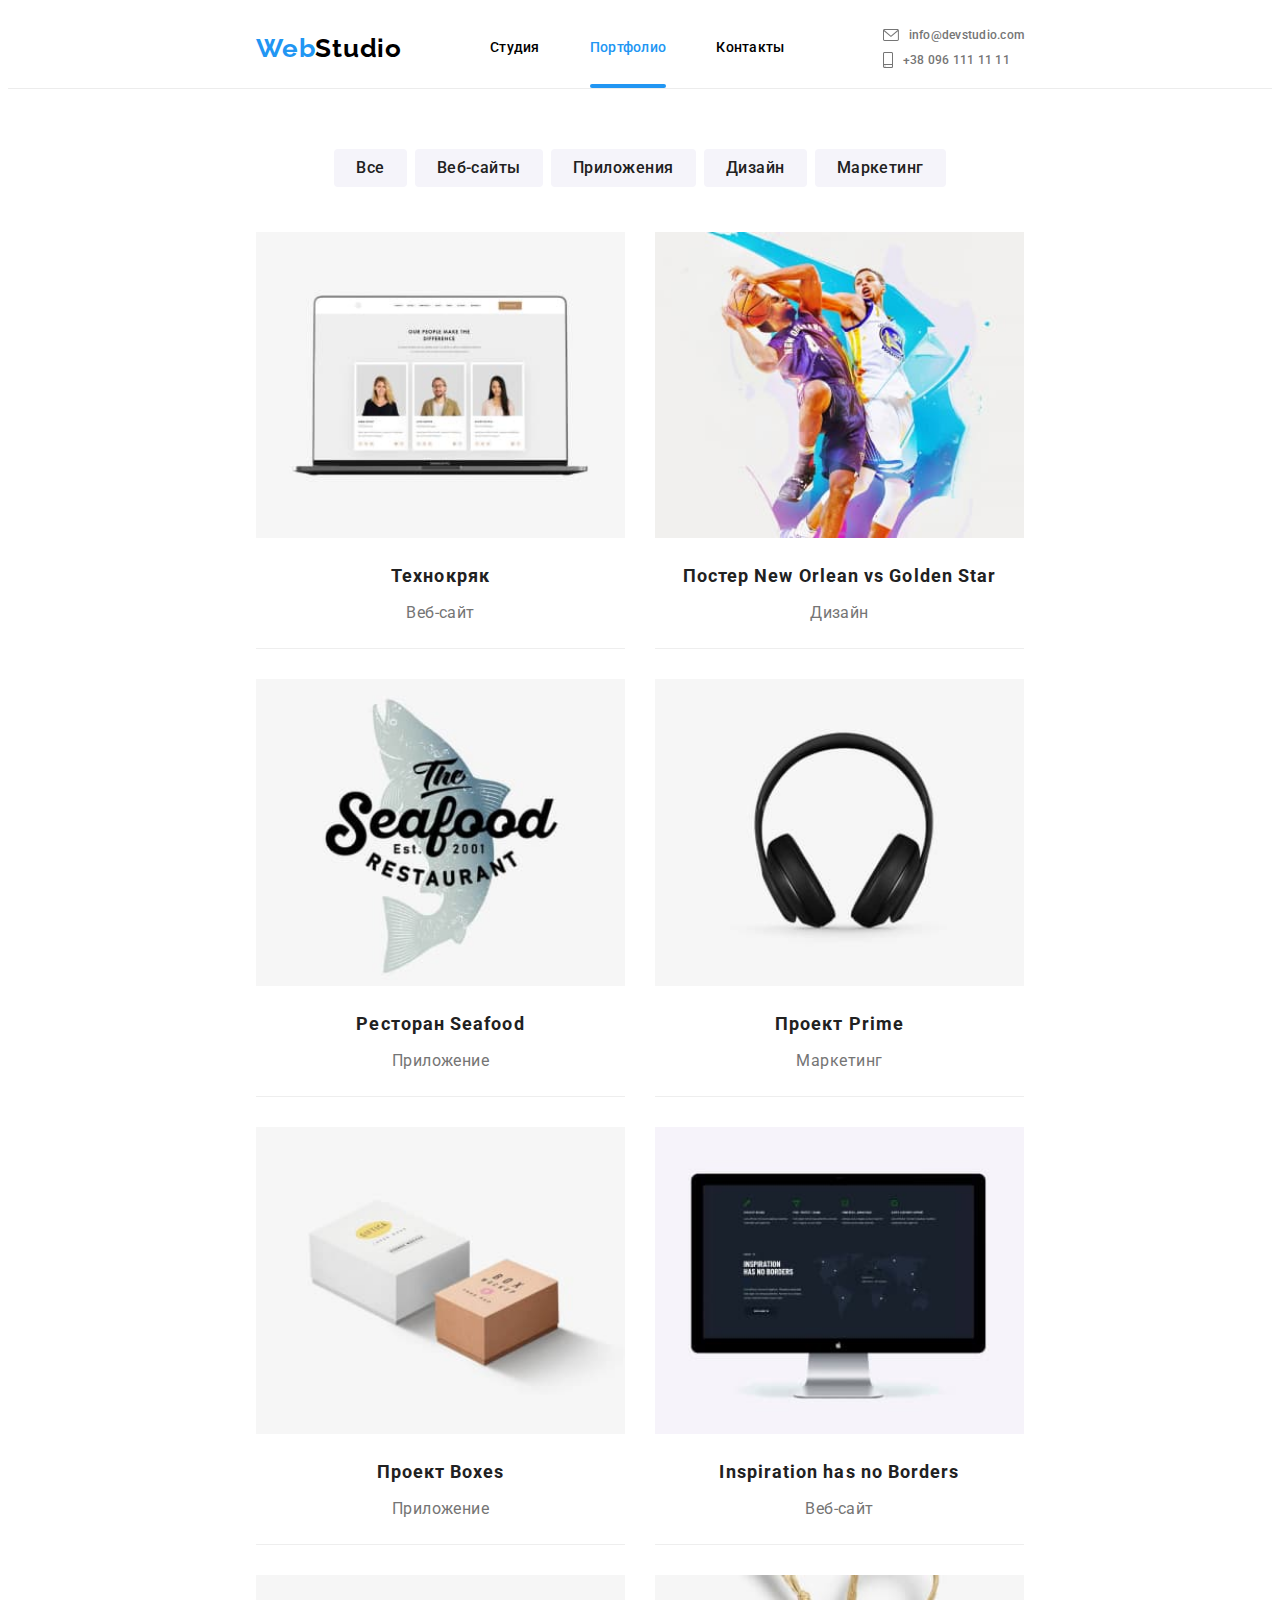
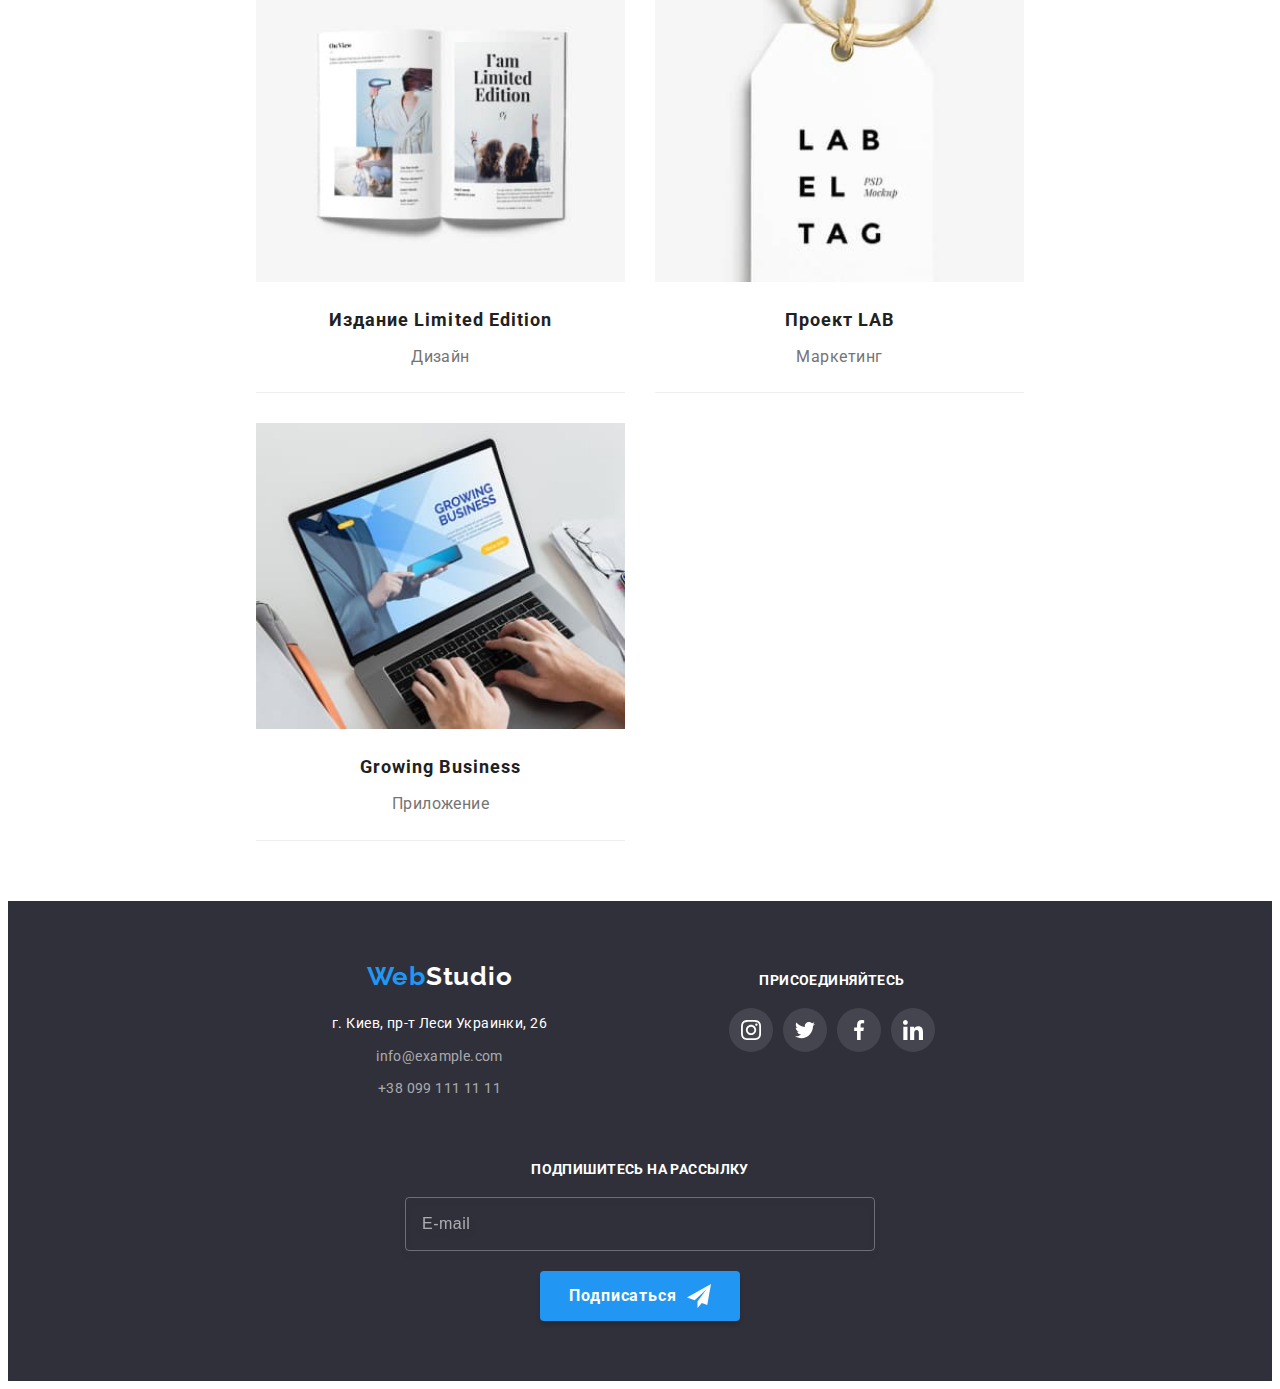
==== portfolio.html @ f9e2cf06 "hw-08" ====
<!DOCTYPE html>
<html lang="ru">
  <head>
    <meta charset="UTF-8" />
    <meta http-equiv="X-UA-Compatible" content="IE=edge" />
    <meta name="viewport" content="width=device-width, initial-scale=1.0" />
    <title>Portfolio</title>
    <link
      href="https://fonts.googleapis.com/css2?family=Raleway:wght@700&family=Roboto:wght@400;500;700;900&display=swap"
      rel="stylesheet"
    />
    <link
      rel="stylesheet"
      href="https://cdnjs.cloudflare.com/ajax/libs/modern-normalize/1.1.0/modern-normalize.min.css"
      integrity="sha512-wpPYUAdjBVSE4KJnH1VR1HeZfpl1ub8YT/NKx4PuQ5NmX2tKuGu6U/JRp5y+Y8XG2tV+wKQpNHVUX03MfMFn9Q=="
      crossorigin="anonymous"
      referrerpolicy="no-referrer"
    />
    <link rel="stylesheet" href="./css/main.min.css" />
  </head>
  <body>
    <header class="page-header">
      <div class="page-header__container container">
        <a href="" class="page-header__logo logo link"
          >Web<span class="logo__text">Studio</span></a
        >
        <button type="button" class="page-header__menu menu__btn button">
          <svg class="menu__icon" width="40" height="40">
            <use href="./img/icons.svg#icon-menu"></use>
          </svg>
        </button>
        <div class="menu is-hidden">
          <button type="button" class="menu__close-btn button">
            <svg class="menu__close-icon" width="40" height="40">
              <use href="./img/icons.svg#icon-close-menu"></use>
            </svg>
          </button>
          <div class="menu__container">
            <nav class="nav">
              <ul class="nav__list">
                <li class="nav__item">
                  <a href="./index.html" class="nav__link link">Студия</a>
                </li>
                <li class="nav__item">
                  <a href="" class="nav__link nav__link--current link"
                    >Портфолио</a
                  >
                </li>
                <li class="nav__item">
                  <a href="" class="nav__link link">Контакты</a>
                </li>
              </ul>
            </nav>
            <div class="menu__wrap">
              <ul class="contacts menu__contacts">
                <li class="contacts__item">
                  <a
                    href="tel:+380961111111"
                    class="contacts__link contacts__link--tel link"
                    ><svg class="contacts__icon" width="10" height="16">
                      <use href="./img/icons.svg#icon-smartphone"></use>
                    </svg>
                    +38 096 111 11 11
                  </a>
                </li>
                <li class="contacts__item">
                  <a
                    href="mailto:info@devstudio.com"
                    class="contacts__link link"
                  >
                    <svg class="contacts__icon" width="16" height="12">
                      <use href="./img/icons.svg#icon-envelope"></use>
                    </svg>
                    info@devstudio.com
                  </a>
                </li>
              </ul>
              <ul class="socials">
                <li class="socials__item">
                  <a href="" class="socials__link link">Instagram</a>
                </li>
                <li class="socials__item">
                  <a href="" class="socials__link link">Twitter</a>
                </li>
                <li class="socials__item">
                  <a href="" class="socials__link link">Facebook</a>
                </li>
                <li class="socials__item">
                  <a href="" class="socials__link link">LinkedIn</a>
                </li>
              </ul>
            </div>
          </div>
        </div>
        <nav class="page-header__nav nav">
          <ul class="nav__list">
            <li class="nav__item">
              <a href="./index.html" class="nav__link link">Студия</a>
            </li>
            <li class="nav__item">
              <a href="" class="nav__link nav__link--current link">Портфолио</a>
            </li>
            <li class="nav__item">
              <a href="" class="nav__link link">Контакты</a>
            </li>
          </ul>
        </nav>
        <ul class="page-header__contacts contacts">
          <li class="contacts__item">
            <a href="mailto:info@devstudio.com" class="contacts__link link">
              <svg class="contacts__icon" width="16" height="12">
                <use href="./img/icons.svg#icon-envelope"></use>
              </svg>
              info@devstudio.com
            </a>
          </li>
          <li class="contacts__item">
            <a href="tel:+380961111111" class="contacts__link link"
              ><svg class="contacts__icon" width="10" height="16">
                <use href="./img/icons.svg#icon-smartphone"></use>
              </svg>
              +38 096 111 11 11
            </a>
          </li>
        </ul>
      </div>
    </header>
    <main>
      <section class="projects section">
        <div class="container">
          <h1 class="visually-hidden">Примеры работ</h1>
          <ul class="projects__list">
            <li class="projects__item">
              <button type="button" class="projects__btn button">Все</button>
            </li>
            <li class="projects__item">
              <button type="button" class="projects__btn button">
                Веб-сайты
              </button>
            </li>
            <li class="projects__item">
              <button type="button" class="projects__btn button">
                Приложения
              </button>
            </li>
            <li class="projects__item">
              <button type="button" class="projects__btn button">Дизайн</button>
            </li>
            <li class="projects__item">
              <button type="button" class="projects__btn button">
                Маркетинг
              </button>
            </li>
          </ul>
          <ul class="grid">
            <li class="grid__item">
              <a href="" class="product link">
                <div class="product__wrap">
                  <picture>
                    <source
                      srcset="
                        ./img/project1-desk.jpg    1x,
                        ./img/project1-desk-2x.jpg 2x
                      "
                      media="(min-width:1600px)"
                    />
                    <source
                      srcset="
                        ./img/project1-tab.jpg    1x,
                        ./img/project1-tab-2x.jpg 2x
                      "
                      media="(min-width:768px)"
                    />
                    <source
                      srcset="
                        ./img/project1-mob.jpg    1x,
                        ./img/project1-mob-2x.jpg 2x
                      "
                      media="(min-width:320px)"
                    />
                    <img
                      src="./img/project1-mob.jpg"
                      width="450"
                      alt="Веб-сайт на экране ноутбука"
                    />
                  </picture>
                  <p class="product__description">
                    Ресурс предлагает комплексные предложения с разным уровнем
                    функционала и сервисов. Все это позволит посетителю получить
                    исчерпывающие сведения о компании или частном лице.
                  </p>
                </div>
                <div class="product__container">
                  <h2 class="product__title">Технокряк</h2>
                  <p class="product__text">Веб-сайт</p>
                </div>
              </a>
            </li>
            <li class="grid__item">
              <a href="" class="product link">
                <div class="product__wrap">
                  <picture>
                    <source
                      srcset="
                        ./img/project2-desk.jpg    1x,
                        ./img/project2-desk-2x.jpg 2x
                      "
                      media="(min-width:1600px)"
                    />
                    <source
                      srcset="
                        ./img/project2-tab.jpg    1x,
                        ./img/project2-tab-2x.jpg 2x
                      "
                      media="(min-width:768px)"
                    />
                    <source
                      srcset="
                        ./img/project2-mob.jpg    1x,
                        ./img/project2-mob-2x.jpg 2x
                      "
                      media="(min-width:320px)"
                    />
                    <img
                      src="./img/project2-mob.jpg"
                      width="450"
                      alt="Постер баскетбол"
                    />
                  </picture>
                  <p class="product__description">
                    Ресурс предлагает комплексные предложения с разным уровнем
                    функционала и сервисов. Все это позволит посетителю получить
                    исчерпывающие сведения о компании или частном лице.
                  </p>
                </div>
                <div class="product__container">
                  <h2 class="product__title">
                    Постер New Orlean vs Golden Star
                  </h2>
                  <p class="product__text">Дизайн</p>
                </div>
              </a>
            </li>
            <li class="grid__item">
              <a href="" class="product link">
                <div class="product__wrap">
                  <picture>
                    <source
                      srcset="
                        ./img/project3-desk.jpg    1x,
                        ./img/project3-desk-2x.jpg 2x
                      "
                      media="(min-width:1600px)"
                    />
                    <source
                      srcset="
                        ./img/project3-tab.jpg    1x,
                        ./img/project3-tab-2x.jpg 2x
                      "
                      media="(min-width:768px)"
                    />
                    <source
                      srcset="
                        ./img/project3-mob.jpg    1x,
                        ./img/project3-mob-2x.jpg 2x
                      "
                      media="(min-width:320px)"
                    />
                    <img
                      src="./img/project3-mob.jpg"
                      width="450"
                      alt="Лого ресторана Seafood"
                    />
                  </picture>
                  <p class="product__description">
                    Ресурс предлагает комплексные предложения с разным уровнем
                    функционала и сервисов. Все это позволит посетителю получить
                    исчерпывающие сведения о компании или частном лице.
                  </p>
                </div>
                <div class="product__container">
                  <h2 class="product__title">Ресторан Seafood</h2>
                  <p class="product__text">Приложение</p>
                </div>
              </a>
            </li>
            <li class="grid__item">
              <a href="" class="product link">
                <div class="product__wrap">
                  <picture>
                    <source
                      srcset="
                        ./img/project4-desk.jpg    1x,
                        ./img/project4-desk-2x.jpg 2x
                      "
                      media="(min-width:1600px)"
                    />
                    <source
                      srcset="
                        ./img/project4-tab.jpg    1x,
                        ./img/project4-tab-2x.jpg 2x
                      "
                      media="(min-width:768px)"
                    />
                    <source
                      srcset="
                        ./img/project4-mob.jpg    1x,
                        ./img/project4-mob-2x.jpg 2x
                      "
                      media="(min-width:320px)"
                    />
                    <img
                      src="./img/project4-mob.jpg"
                      width="450"
                      alt="Наушники"
                    />
                  </picture>
                  <p class="product__description">
                    Ресурс предлагает комплексные предложения с разным уровнем
                    функционала и сервисов. Все это позволит посетителю получить
                    исчерпывающие сведения о компании или частном лице.
                  </p>
                </div>
                <div class="product__container">
                  <h2 class="product__title">Проект Prime</h2>
                  <p class="product__text">Маркетинг</p>
                </div>
              </a>
            </li>
            <li class="grid__item">
              <a href="" class="product link">
                <div class="product__wrap">
                  <picture>
                    <source
                      srcset="
                        ./img/project5-desk.jpg    1x,
                        ./img/project5-desk-2x.jpg 2x
                      "
                      media="(min-width:1600px)"
                    />
                    <source
                      srcset="
                        ./img/project5-tab.jpg    1x,
                        ./img/project5-tab-2x.jpg 2x
                      "
                      media="(min-width:768px)"
                    />
                    <source
                      srcset="
                        ./img/project5-mob.jpg    1x,
                        ./img/project5-mob-2x.jpg 2x
                      "
                      media="(min-width:320px)"
                    />
                    <img
                      src="./img/project5-mob.jpg"
                      width="450"
                      alt="Две коробки"
                    />
                  </picture>
                  <p class="product__description">
                    Ресурс предлагает комплексные предложения с разным уровнем
                    функционала и сервисов. Все это позволит посетителю получить
                    исчерпывающие сведения о компании или частном лице.
                  </p>
                </div>
                <div class="product__container">
                  <h2 class="product__title">Проект Boxes</h2>
                  <p class="product__text">Приложение</p>
                </div>
              </a>
            </li>
            <li class="grid__item">
              <a href="" class="product link">
                <div class="product__wrap">
                  <picture>
                    <source
                      srcset="
                        ./img/project6-desk.jpg    1x,
                        ./img/project6-desk-2x.jpg 2x
                      "
                      media="(min-width:1600px)"
                    />
                    <source
                      srcset="
                        ./img/project6-tab.jpg    1x,
                        ./img/project6-tab-2x.jpg 2x
                      "
                      media="(min-width:768px)"
                    />
                    <source
                      srcset="
                        ./img/project6-mob.jpg    1x,
                        ./img/project6-mob-2x.jpg 2x
                      "
                      media="(min-width:320px)"
                    />
                    <img
                      src="./img/project6-mob.jpg"
                      width="450"
                      alt="Веб-сайт на экране компьютера"
                    />
                  </picture>
                  <p class="product__description">
                    Ресурс предлагает комплексные предложения с разным уровнем
                    функционала и сервисов. Все это позволит посетителю получить
                    исчерпывающие сведения о компании или частном лице.
                  </p>
                </div>
                <div class="product__container">
                  <h2 class="product__title">Inspiration has no Borders</h2>
                  <p class="product__text">Веб-сайт</p>
                </div>
              </a>
            </li>
            <li class="grid__item">
              <a href="" class="product link">
                <div class="product__wrap">
                  <picture>
                    <source
                      srcset="
                        ./img/project7-desk.jpg    1x,
                        ./img/project7-desk-2x.jpg 2x
                      "
                      media="(min-width:1600px)"
                    />
                    <source
                      srcset="
                        ./img/project7-tab.jpg    1x,
                        ./img/project7-tab-2x.jpg 2x
                      "
                      media="(min-width:768px)"
                    />
                    <source
                      srcset="
                        ./img/project7-mob.jpg    1x,
                        ./img/project7-mob-2x.jpg 2x
                      "
                      media="(min-width:320px)"
                    />
                    <img
                      src="./img/project7-mob.jpg"
                      width="450"
                      alt="Две страницы журнала"
                    />
                  </picture>
                  <p class="product__description">
                    Ресурс предлагает комплексные предложения с разным уровнем
                    функционала и сервисов. Все это позволит посетителю получить
                    исчерпывающие сведения о компании или частном лице.
                  </p>
                </div>
                <div class="product__container">
                  <h2 class="product__title">Издание Limited Edition</h2>
                  <p class="product__text">Дизайн</p>
                </div>
              </a>
            </li>
            <li class="grid__item">
              <a href="" class="product link">
                <div class="product__wrap">
                  <picture>
                    <source
                      srcset="
                        ./img/project8-desk.jpg    1x,
                        ./img/project8-desk-2x.jpg 2x
                      "
                      media="(min-width:1600px)"
                    />
                    <source
                      srcset="
                        ./img/project8-tab.jpg    1x,
                        ./img/project8-tab-2x.jpg 2x
                      "
                      media="(min-width:768px)"
                    />
                    <source
                      srcset="
                        ./img/project8-mob.jpg    1x,
                        ./img/project8-mob-2x.jpg 2x
                      "
                      media="(min-width:320px)"
                    />
                    <img src="./img/project8-mob.jpg" width="450" alt="Бирка" />
                  </picture>
                  <p class="product__description">
                    Ресурс предлагает комплексные предложения с разным уровнем
                    функционала и сервисов. Все это позволит посетителю получить
                    исчерпывающие сведения о компании или частном лице.
                  </p>
                </div>
                <div class="product__container">
                  <h2 class="product__title">Проект LAB</h2>
                  <p class="product__text">Маркетинг</p>
                </div>
              </a>
            </li>
            <li class="grid__item">
              <a href="" class="product link">
                <div class="product__wrap">
                  <picture>
                    <source
                      srcset="
                        ./img/project9-desk.jpg    1x,
                        ./img/project9-desk-2x.jpg 2x
                      "
                      media="(min-width: 1600px)"
                    />
                    <source
                      srcset="
                        ./img/project9-tab.jpg    1x,
                        ./img/project9-tab-2x.jpg 2x
                      "
                      media="(min-width: 768px)"
                    />
                    <source
                      srcset="
                        ./img/project9-mob.jpg    1x,
                        ./img/project9-mob-2x.jpg 2x
                      "
                      media="(min-width: 320px)"
                    />
                    <img
                      src="./img/project9-mob.jpg"
                      width="450"
                      alt="Веб-сайт на экране ноутбука"
                    />
                  </picture>
                  <p class="product__description">
                    Ресурс предлагает комплексные предложения с разным уровнем
                    функционала и сервисов. Все это позволит посетителю получить
                    исчерпывающие сведения о компании или частном лице.
                  </p>
                </div>
                <div class="product__container">
                  <h2 class="product__title">Growing Business</h2>
                  <p class="product__text">Приложение</p>
                </div>
              </a>
            </li>
          </ul>
        </div>
      </section>
    </main>
    <footer class="page-footer">
      <div class="page-footer__container container">
        <div class="page-footer__wrap">
          <div class="page-footer__address-wrap">
            <a href="" class="page-footer__logo logo logo--white link"
              >Web<span class="logo__text">Studio</span></a
            >
            <address class="address">
              <ul class="address__list">
                <li class="address__item">
                  <a
                    href="https://goo.gl/maps/W3Zv1NeJPZBBUoi46"
                    target="_blank"
                    rel="noopener nofollow norefe"
                    class="address__link address__map link"
                    >г. Киев, пр-т Леси Украинки, 26</a
                  >
                </li>
                <li class="address__item">
                  <a href="mailto:info@example.com" class="address__link link"
                    >info@example.com</a
                  >
                </li>
                <li class="address__item">
                  <a href="tel:+380991111111" class="address__link link"
                    >+38 099 111 11 11</a
                  >
                </li>
              </ul>
            </address>
          </div>
          <div class="page-footer__socials-wrap">
            <h3 class="page-footer__subtitle">присоединяйтесь</h3>
            <ul class="socials--icon">
              <li class="socials__item">
                <a href="" class="socials__link socials__link--white link">
                  <svg class="socials__icon" width="20" height="20">
                    <use href="./img/icons.svg#icon-instagram"></use>
                  </svg>
                </a>
              </li>
              <li class="socials__item">
                <a href="" class="socials__link socials__link--white link">
                  <svg class="socials__icon" width="20" height="20">
                    <use href="./img/icons.svg#icon-twitter"></use>
                  </svg>
                </a>
              </li>
              <li class="socials__item">
                <a href="" class="socials__link socials__link--white link">
                  <svg class="socials__icon" width="20" height="20">
                    <use href="./img/icons.svg#icon-facebook"></use>
                  </svg>
                </a>
              </li>
              <li class="socials__item">
                <a href="" class="socials__link socials__link--white link">
                  <svg class="socials__icon" width="20" height="20">
                    <use href="./img/icons.svg#icon-linkedin"></use>
                  </svg>
                </a>
              </li>
            </ul>
          </div>
        </div>
        <div class="page-footer__newsletter-wrap">
          <h3 class="page-footer__subtitle">Подпишитесь на рассылку</h3>
          <form class="newsletter">
            <input
              type="email"
              name="email"
              class="newsletter__input"
              placeholder="E-mail"
            />
            <button type="submit" class="newsletter__btn button">
              Подписаться
              <svg class="newsletter__icon" width="24" height="24">
                <use href="./img/icons.svg#icon-send"></use>
              </svg>
            </button>
          </form>
        </div>
      </div>
    </footer>
    <script src="./js/mobile-menu.js"></script>
  </body>
</html>
---- css/main.min.css ----
:root{--primary-text-color: #212121;--secondary-text-color: #757575;--accent-color: #2196f3;--primary-white-color: #ffffff;--secondary-white-color: #f5f4fa;--background-black-color: #2f303a;--transition-duration-timing: 250ms cubic-bezier(0.4, 0, 0.2, 1)}p,h1,h2,h3,h4,h5,h6{margin:0}img{display:block;max-width:100%;height:auto}body{font-family:"Roboto",sans-serif;color:var(--primary--text-color)}ul{list-style:none;margin:0;padding-left:0}.link{text-decoration:none}.visually-hidden{position:absolute;white-space:nowrap;width:1px;height:1px;overflow:hidden;border:0;padding:0;clip:rect(0 0 0 0);clip-path:inset(50%);margin:-1px}.container{width:100%;margin:0 auto;padding-left:15px;padding-right:15px}@media screen and (min-width: 480px){.container{width:480px}}@media screen and (min-width: 768px){.container{width:768px}}@media screen and (min-width: 1600px){.container{width:1200px}}.section{max-width:1600px;margin:0 auto;padding:60px 0;text-align:center}@media screen and (min-width: 1600px){.section{padding:94px 0}}.section--padding-bottom{padding-top:0;padding-bottom:94px}.section--background{background-color:var(--secondary-white-color)}.logo{font-family:"Raleway";font-size:26px;font-weight:700;line-height:1.19;letter-spacing:.03em;color:var(--accent-color)}.logo__text{color:#000}.logo--white .logo__text{color:var(--primary-white-color)}@media screen and (min-width: 768px){.nav__list{display:flex;align-items:center}}@media screen and (min-width: 768px){.nav__item:nth-child(n+2){margin-left:50px}}.nav__link{display:flex;padding:16px 0;align-items:center;font-size:40px;font-weight:500;line-height:1.18;letter-spacing:.02em;color:var(--primary--text-color);transition:color var(--transition-duration-timing)}@media screen and (min-width: 768px){.nav__link{padding:32px 0;font-size:14px;font-weight:500;line-height:1.14;letter-spacing:.02em}.nav__link:hover,.nav__link:focus{color:var(--accent-color)}}.nav__link--current{position:relative;color:var(--accent-color)}@media screen and (min-width: 768px){.nav__link--current::after{content:"";width:100%;height:4px;border-radius:2px;position:absolute;bottom:0;background-color:var(--accent-color)}}@media screen and (min-width: 1600px){.contacts{display:flex}}@media screen and (min-width: 1600px){.contacts__item+.contacts__item{margin-left:50px}}.contacts__icon{margin-right:10px;fill:currentColor}@media screen and (max-width: 767px){.contacts__icon{display:none}}.contacts__link{display:flex;padding:16px 0;align-items:center;font-size:24px;font-weight:500;line-height:1.17;letter-spacing:.02em;color:var(--secondary-text-color)}@media screen and (min-width: 768px){.contacts__link{padding:5px 0;font-size:12px;font-weight:500;line-height:1.17;letter-spacing:.02em;color:var(--secondary-text-color);transition:color var(--transition-duration-timing)}.contacts__link:hover,.contacts__link:focus{color:var(--accent-color)}}@media screen and (min-width: 1600px){.contacts__link{padding:32px 0;font-size:14px;font-weight:500;line-height:1.14;letter-spacing:.02em}}.contacts__link--tel{font-size:34px;font-weight:500;line-height:1.18;letter-spacing:.02em;color:var(--accent-color)}.title{font-size:36px;line-height:1.17;letter-spacing:.03em}.button{font-family:inherit;display:flex;align-items:center;justify-content:center;border-style:none;border-radius:4px;cursor:pointer}.socials{display:flex}.socials .socials__link{padding:10px;font-size:18px;font-weight:500;line-height:1.2;letter-spacing:.02em;color:var(--accent-color)}.socials .socials__item:first-child .socials__link{padding-left:0}.socials .socials__item:not(:last-child){border-right:1px solid rgba(33,33,33,.2)}.socials--icon{display:flex;justify-content:center}.socials--icon .socials__item{width:44px;height:44px}.socials--icon .socials__item:not(:last-child){margin-right:10px}.socials--icon .socials__link{width:100%;height:100%;display:flex;border-radius:50%;align-items:center;justify-content:center;color:#afb1b8;transition:color var(--transition-duration-timing),background-color var(--transition-duration-timing)}.socials--icon .socials__link:hover,.socials--icon .socials__link:focus{color:var(--primary-white-color);background-color:var(--accent-color)}.socials--icon .socials__link--white{color:var(--primary-white-color);background-color:rgba(255,255,255,.1);transition:background-color var(--transition-duration-timing)}.socials--icon .socials__link--white:hover,.socials--icon .socials__link--white:focus{background-color:var(--accent-color)}.socials--icon .socials__icon{fill:currentColor}.address{font-style:normal}.address__item:not(:last-child){margin-bottom:9px}.address__link{font-size:14px;line-height:1.7;letter-spacing:.03em;color:rgba(255,255,255,.6);transition:color var(--transition-duration-timing)}.address__link:hover,.address__link:focus{color:var(--accent-color)}.address__map{color:var(--primary-white-color)}.newsletter__input{width:450px;height:50px;margin-bottom:20px;padding-left:16px;border:1px solid rgba(255,255,255,.3);border-radius:4px;filter:drop-shadow(0px 4px 4px rgba(0, 0, 0, 0.15));outline:none;background-color:rgba(0,0,0,0);color:var(--accent-color)}.newsletter__input::placeholder{font-size:16px;line-height:1.25;letter-spacing:.03em;color:rgba(255,255,255,.6)}@media screen and (min-width: 1600px){.newsletter__input{width:358px;margin-right:12px}}.newsletter__btn{min-width:200px;height:50px;margin:0 auto;font-size:16px;font-weight:700;line-height:1.88;letter-spacing:.06em;background-color:var(--accent-color);box-shadow:0px 4px 4px rgba(0,0,0,.15);color:var(--primary-white-color)}@media screen and (min-width: 1600px){.newsletter__btn{display:inline-flex}}.newsletter__icon{margin-left:10px}.menu__btn{margin-left:auto;padding:0}.menu__icon{transition:fill var(--transition-duration-timing)}.menu__btn:hover .menu__icon,.menu__btn:focus .menu__icon{fill:var(--accent-color)}.menu{position:fixed;top:0;left:0;z-index:1;width:100vw;height:100vh;padding:32px 40px 48px;background-color:var(--primary-white-color)}.menu__close-btn{padding:0;position:absolute;top:10px;right:15px}.menu__close-icon{transition:fill var(--transition-duration-timing)}.menu__close-btn:hover .menu__close-icon,.menu__close-btn:focus .menu__close-icon{fill:var(--accent-color)}.menu__container{height:100%;display:flex;flex-direction:column;justify-content:space-between}.menu__contacts{margin-bottom:64px}.backdrop{width:100%;height:100%;background-color:rgba(0,0,0,.2);position:fixed;top:0;transition:opacity var(--transition-duration-timing),visibility var(--transition-duration-timing)}.modal{width:450px;height:609px;padding:40px;background-color:var(--primary-white-color);border-radius:4px;box-shadow:0px 2px 1px rgba(0,0,0,.2),0px 1px 1px rgba(0,0,0,.14),0px 1px 3px rgba(0,0,0,.12);position:absolute;top:50%;left:50%;transform:translate(-50%, -50%) scale(1);transition:transform var(--transition-duration-timing),opacity var(--transition-duration-timing)}@media screen and (min-width: 1600px){.modal{width:528px;height:581px}}.is-hidden{opacity:0;visibility:hidden;pointer-events:none}.backdrop.is-hidden .modal{transform:translate(-50%, -50%) scale(0.9);opacity:0}.modal__close-btn{width:30px;height:30px;display:flex;padding:0;align-items:center;justify-content:center;position:absolute;top:8px;right:8px;border:1px solid rgba(0,0,0,.1);border-radius:50%;cursor:pointer}.modal__close-icon{transition:fill var(--transition-duration-timing)}.modal__close-btn:hover .modal__close-icon,.modal__close-btn:focus .modal__close-icon{fill:var(--accent-color)}.modal__title{margin-bottom:12px;font-size:20px;line-height:1.15;letter-spacing:.03em;text-align:center;color:var(--primary-text-color)}.modal__field{margin-bottom:10px}.modal__field--textarea{margin-bottom:20px}.modal__label{margin-bottom:4px;display:block;font-size:12px;line-height:1.17;letter-spacing:.01em;color:var(--secondary-text-color)}.modal__input-wrap{position:relative}.modal__input{width:100%;height:40px;padding-left:42px;border:1px solid rgba(33,33,33,.2);border-radius:4px;outline:none;transition:border-color var(--transition-duration-timing)}.modal__input:focus{border-color:var(--accent-color);cursor:pointer}.modal__textarea{height:120px;padding:12px 16px;resize:none;display:block}.modal__textarea::placeholder{font-size:12px;line-height:1.17;letter-spacing:.01em;color:rgba(117,117,117,.5)}.modal__icon{position:absolute;top:50%;left:12px;transform:translateY(-50%);transition:fill var(--transition-duration-timing)}.modal__input:focus+.modal__icon{fill:var(--accent-color)}.modal__checkbox{margin-bottom:30px}.checkbox__label{display:flex;align-items:center;font-size:12px;line-height:1.7;letter-spacing:.03em;color:var(--secondary-text-color)}@media screen and (min-width: 1600px){.checkbox__label{font-size:14px;line-height:1.7;letter-spacing:.03em}}.checkbox__icon{width:16px;height:15px;margin-right:7px;display:inline-flex;border:2px solid var(--primary-text-color);border-radius:2px;align-items:center;justify-content:center;transition:background-color var(--transition-duration-timing),border var(--transition-duration-timing)}.checkbox__input:checked+.checkbox__label .checkbox__icon{background-color:var(--accent-color);border:none}.checkbox__icon-check{fill:rgba(0,0,0,0);transition:fill var(--transition-duration-timing)}.checkbox__input:checked+.checkbox__label .checkbox__icon-check{fill:var(--primary-white-color)}.checkbox__link{margin-left:4px;color:var(--accent-color)}.modal__btn{min-width:200px;height:50px;margin:0 auto;font-size:16px;font-weight:700;line-height:1.88;letter-spacing:.06em;background:var(--accent-color);box-shadow:0px 4px 4px rgba(0,0,0,.15);color:var(--primary-white-color);transition:background-color var(--transition-duration-timing)}.modal__btn:hover,.modal__btn:focus{background-color:#188ce8}@media screen and (min-width: 768px){.grid{display:flex;flex-wrap:wrap;margin:-15px}}.grid__item{border-bottom:1px solid #eee}@media screen and (max-width: 767px){.grid__item{margin-bottom:30px}}@media screen and (min-width: 768px){.grid__item{flex-basis:calc((100% - 60px)/2);margin:15px}}@media screen and (min-width: 1600px){.grid__item{flex-basis:calc((100% - 90px)/3);margin:15px}}.product{display:block;transition:box-shadow var(--transition-duration-timing)}.product:hover,.product:focus{box-shadow:1px 4px 6px rgba(0,0,0,.16),0px 4px 4px rgba(0,0,0,.06),0px 1px 1px rgba(0,0,0,.12)}.product__wrap{position:relative;overflow:hidden}.product__description{position:absolute;top:0;height:100%;padding:63px 24px;font-size:18px;line-height:1.56;letter-spacing:.03em;color:var(--primary-white-color);background-color:rgba(33,150,243,.9);transform:translateY(101%);transition:transform var(--transition-duration-timing)}.product:hover .product__description{transform:translateY(0)}.product__container{padding:20px 24px}.product__title{margin-bottom:4px;font-size:18px;line-height:2;letter-spacing:.06em;color:var(--primary-text-color)}.product__text{font-size:16px;line-height:1.9;letter-spacing:.03em;color:var(--secondary-text-color)}.page-header{width:100%;border-bottom:1px solid #ececec}@media screen and (max-width: 767px){.page-header{height:60px;padding-top:10px;padding-bottom:10px}}.page-header__container{display:flex;align-items:center}.page-header__logo{margin-right:88px}@media screen and (min-width: 1600px){.page-header__logo{margin-right:93px}}@media screen and (max-width: 767px){.page-header__nav{display:none}}@media screen and (max-width: 767px){.page-header__contacts{display:none}}@media screen and (min-width: 768px){.page-header__contacts{margin-left:auto}}@media screen and (min-width: 768px){.page-header__menu{display:none}}.hero{max-width:480px;height:400px;margin-left:auto;margin-right:auto;padding-top:118px;padding-bottom:118px;background-image:linear-gradient(to right, rgba(47, 48, 58, 0.4), rgba(47, 48, 58, 0.4)),url(../img/hero-480.jpg);background-repeat:no-repeat;background-position:center;background-size:cover;background-color:var(--background-black-color)}@media screen and (min-device-pixel-ratio: 2),(min-resolution: 192dpi),(min-resolution: 2dppx){.hero{background-image:linear-gradient(to right, rgba(47, 48, 58, 0.4), rgba(47, 48, 58, 0.4)),url(../img/hero-480@2x.jpg)}}@media screen and (min-width: 481px){.hero{max-width:768px;background-image:linear-gradient(to right, rgba(47, 48, 58, 0.4), rgba(47, 48, 58, 0.4)),url(../img/hero-768.jpg)}}@media screen and (min-width: 481px)and (min-device-pixel-ratio: 2),screen and (min-width: 481px)and (min-resolution: 192dpi),screen and (min-width: 481px)and (min-resolution: 2dppx){.hero{background-image:linear-gradient(to right, rgba(47, 48, 58, 0.4), rgba(47, 48, 58, 0.4)),url(../img/hero-768@2x.jpg)}}@media screen and (min-width: 769px){.hero{max-width:1600px;height:600px;padding-top:200px;padding-bottom:200px;background-image:linear-gradient(to right, rgba(47, 48, 58, 0.4), rgba(47, 48, 58, 0.4)),url(../img/hero-1600.jpg)}}@media screen and (min-width: 769px)and (min-device-pixel-ratio: 2),screen and (min-width: 769px)and (min-resolution: 192dpi),screen and (min-width: 769px)and (min-resolution: 2dppx){.hero{background-image:linear-gradient(to right, rgba(47, 48, 58, 0.4), rgba(47, 48, 58, 0.4)),url(../img/hero-1600@2x.jpg)}}.hero__title{width:360px;margin:0 auto 30px;font-size:26px;font-weight:900;line-height:1.6;letter-spacing:.06em;text-align:center;text-transform:uppercase;color:var(--primary-white-color)}@media screen and (min-width: 769px){.hero__title{width:696px;font-size:44px;font-weight:900;line-height:1.36;letter-spacing:.06em}}.hero__btn{margin:0 auto;padding:10px 32px;min-width:200px;font-size:16px;font-weight:700;line-height:1.9;letter-spacing:.06em;color:var(--primary-white-color);background-color:var(--accent-color);transition:background-color var(--transition-duration-timing)}.hero__btn:hover,.hero__btn:focus{background-color:#188ce8}@media screen and (min-width: 768px)and (max-width: 1599px){.features__list{display:flex;flex-wrap:wrap;margin:-15px}}@media screen and (min-width: 1600px){.features__list{display:flex}}.features__item{text-align:left}@media screen and (max-width: 767px){.features__item:not(:last-child){margin-bottom:30px}}@media screen and (min-width: 1600px){.features__item:not(:last-child){margin-right:30px}}.features__item::before{display:block;content:"";height:120px;margin-bottom:30px;background-repeat:no-repeat;background-position:center;background-color:var(--secondary-white-color);border-radius:4px}@media screen and (min-width: 768px)and (max-width: 1599px){.features__item{flex-basis:calc((100% - 60px)/2);margin:15px}}.features__subtitle{margin-bottom:10px;font-size:14px;line-height:1.14;letter-spacing:.03em;text-transform:uppercase}@media screen and (max-width: 767px){.features__subtitle{text-align:center}}.features__text{font-size:14px;line-height:1.7;letter-spacing:.03em;color:var(--secondary-text-color)}.features__icon-antenna::before{background-image:url(../img/antenna.svg)}.features__icon-clock::before{background-image:url(../img/clock.svg)}.features__icon-diagram::before{background-image:url(../img/diagram.svg)}.features__icon-astronaut::before{background-image:url(../img/astronaut.svg)}@media screen and (max-width: 1599px){.work{display:none}}.work__title{margin-bottom:50px}.work__list{display:flex;margin-left:-30px}.work__item{flex-basis:calc((100% - 90px)/3);margin-left:30px}.work__wrap{position:relative}.work__subtitle-container{width:100%;height:70px;position:absolute;bottom:0;display:flex;align-items:center;justify-content:center;background-color:rgba(47,48,58,.8)}.work__subtitle{font-size:14px;line-height:1.14;letter-spacing:.03em;text-transform:uppercase;color:var(--primary-white-color)}@media screen and (min-width: 768px)and (max-width: 1599px){.team__list{display:flex;flex-wrap:wrap;margin:-15px}}@media screen and (min-width: 1600px){.team__list{display:flex;margin-left:-30px}}@media screen and (max-width: 1599px){.team__title{margin-bottom:30px}}@media screen and (min-width: 1600px){.team__title{margin-bottom:50px}}.team__item{margin-bottom:30px;background-color:var(--primary-white-color);box-shadow:0px 1px 3px rgba(0,0,0,.12),0px 1px 1px rgba(0,0,0,.14),0px 2px 1px rgba(0,0,0,.2);border-radius:0px 0px 4px 4px}@media screen and (min-width: 768px)and (max-width: 1599px){.team__item{flex-basis:calc((100% - 60px)/2);margin:15px}}@media screen and (min-width: 1600px){.team__item{flex-basis:calc((100% - 120px)/4);margin-left:30px}}@media screen and (max-width: 1599px){.team__container{padding-top:30px;padding-bottom:24px}}@media screen and (min-width: 1600px){.team__container{padding-top:30px;padding-bottom:30px}}.team__subtitle{margin-bottom:10px;font-size:16px;font-weight:500;line-height:1.19;letter-spacing:.03em;text-align:center}.team__text{margin-bottom:16px;font-size:16px;line-height:1.19;letter-spacing:.03em;text-align:center;color:var(--secondary-text-color)}.clients__title{margin-bottom:30px}@media screen and (max-width: 1599px){.clients__list{display:flex;flex-wrap:wrap;margin:-15px}}@media screen and (min-width: 1600px){.clients__list{display:flex;margin-left:-30px}}.clients__item{height:92px}@media screen and (max-width: 767px){.clients__item{flex-basis:calc((100% - 60px)/2);margin:15px}}@media screen and (min-width: 768px)and (max-width: 1599px){.clients__item{flex-basis:calc((100% - 90px)/3);margin:15px}}@media screen and (min-width: 1600px){.clients__item{flex-basis:calc((100% - 180px)/6);margin-left:30px}}.clients__link{width:100%;height:100%;display:flex;align-items:center;justify-content:center;border:1px solid #afb1b8;border-radius:4px;color:#afb1b8;transition:color var(--transition-duration-timing),border-color var(--transition-duration-timing)}.clients__link:hover,.clients__link:focus{border-color:var(--accent-color);color:var(--accent-color)}.clients__logo{fill:currentColor}.page-footer{max-width:1600px;margin:0 auto;padding-top:60px;padding-bottom:60px;background-color:var(--background-black-color)}@media screen and (min-width: 1600px){.page-footer__container{display:flex;align-items:baseline}}@media screen and (min-width: 768px)and (max-width: 1599px){.page-footer__wrap{padding-left:76px;padding-right:89px;display:flex;align-items:baseline;justify-content:space-between}}@media screen and (min-width: 1600px){.page-footer__wrap{display:flex;align-items:baseline}}@media screen and (max-width: 1599px){.page-footer__address-wrap{text-align:center;margin-bottom:60px}}@media screen and (min-width: 1600px){.page-footer__address-wrap{margin-right:70px}}@media screen and (max-width: 1599px){.page-footer__socials-wrap{text-align:center;margin-bottom:60px}}@media screen and (max-width: 1599px){.page-footer__newsletter-wrap{text-align:center}}@media screen and (min-width: 1600px){.page-footer__newsletter-wrap{margin-left:auto}}.page-footer__logo{display:block;margin-bottom:20px}.page-footer__subtitle{margin-bottom:20px;font-size:14px;line-height:1.17;letter-spacing:.03em;text-transform:uppercase;color:var(--primary-white-color)}.projects__list{display:flex;flex-wrap:wrap;margin-bottom:40px}@media screen and (min-width: 768px){.projects__list{flex-wrap:nowrap;justify-content:center;margin-bottom:30px}}@media screen and (min-width: 768px)and (min-width: 1600px){.projects__list{margin-bottom:50px}}.projects__item:not(:last-child){margin-right:8px;margin-bottom:15px}.projects__btn{padding:6px 22px;font-size:16px;font-weight:500;line-height:1.6;letter-spacing:.03em;background-color:var(--secondary-white-color);color:var(--primary-text-color);transition:background-color var(--transition-duration-timing),color var(--transition-duration-timing),box-shadow var(--transition-duration-timing)}.projects__btn:hover,.projects__btn:focus{background-color:var(--accent-color);color:var(--primary-white-color);box-shadow:0px 3px 1px rgba(0,0,0,.1),0px 1px 2px rgba(0,0,0,.08),0px 2px 2px rgba(0,0,0,.12)}/*# sourceMappingURL=main.min.css.map */
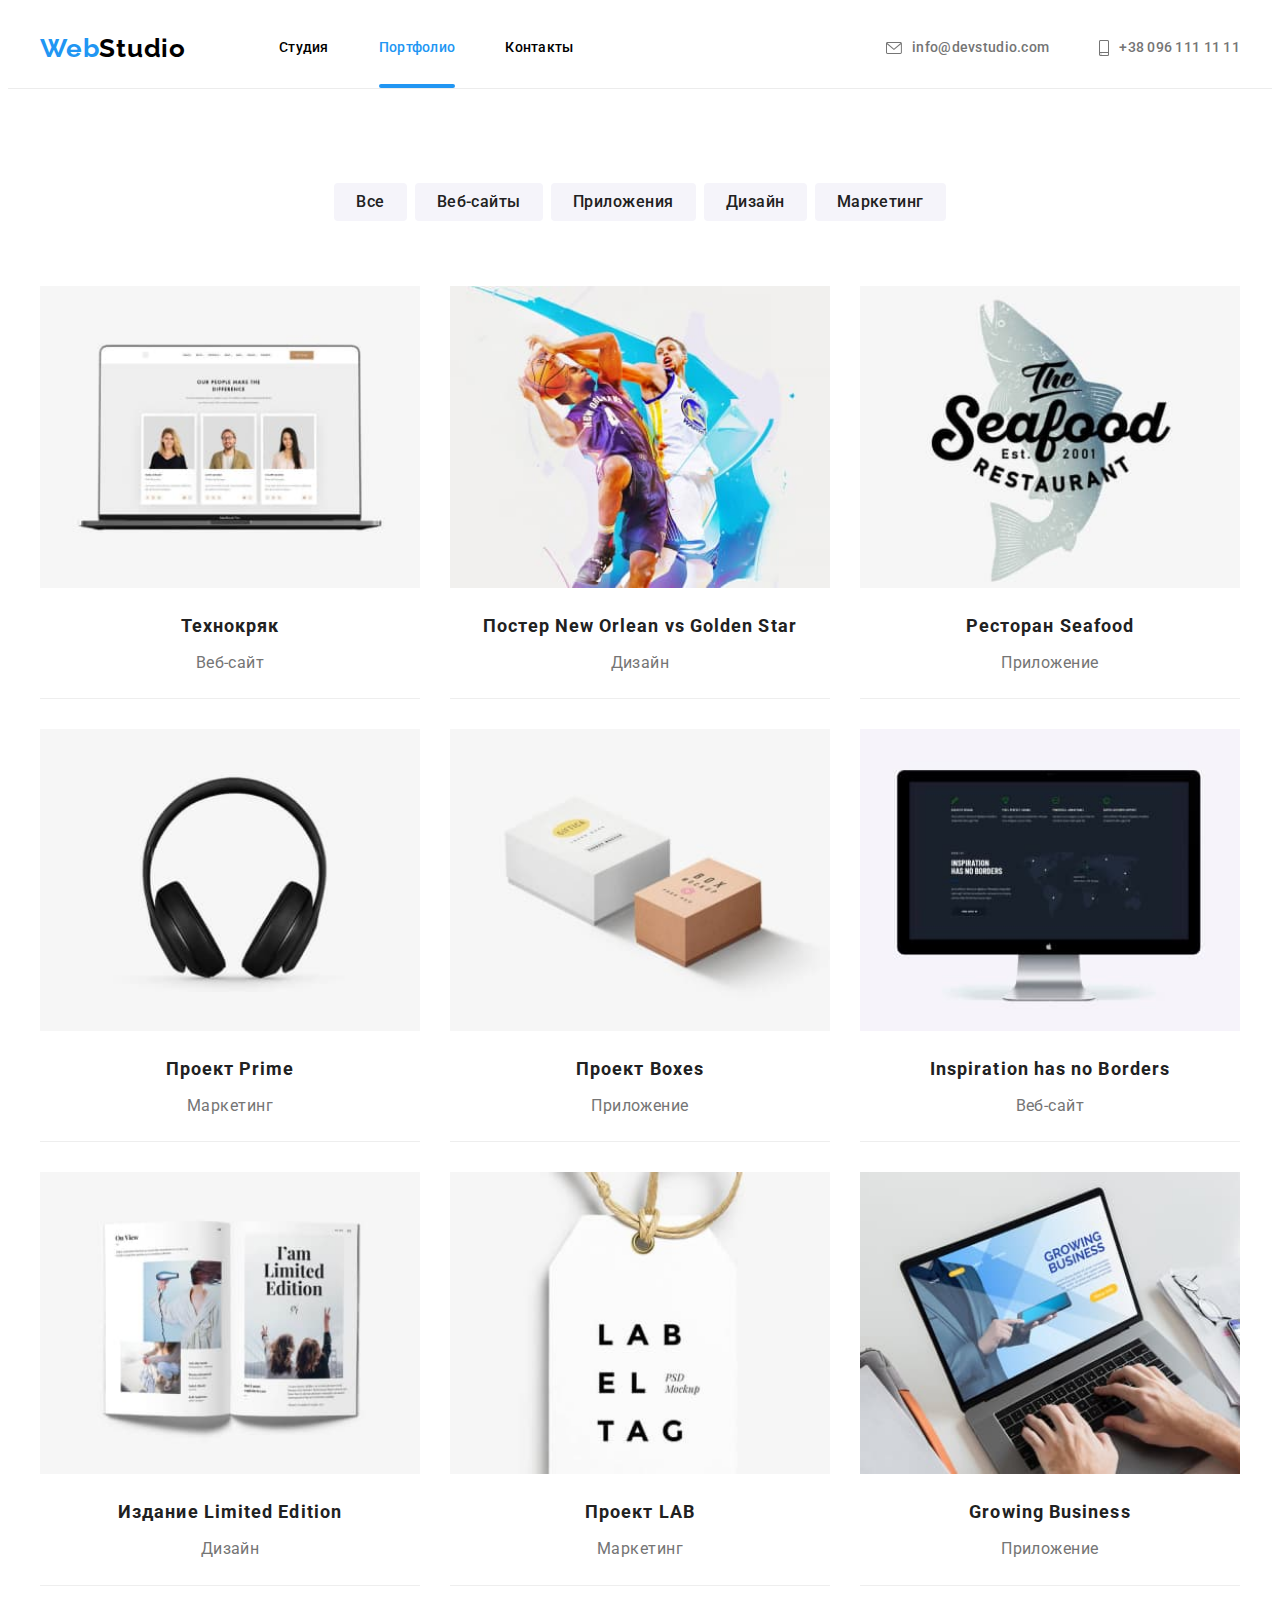
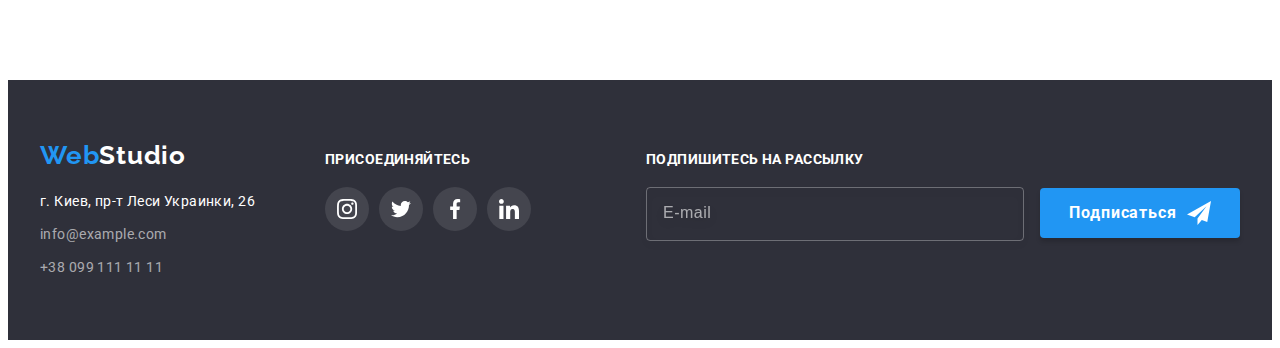
==== commit 7fab9eae: "hw-08 update" ====
--- a/portfolio.html
+++ b/portfolio.html
@@ -162,7 +162,7 @@
                         ./img/project1-desk.jpg    1x,
                         ./img/project1-desk-2x.jpg 2x
                       "
-                      media="(min-width:1600px)"
+                      media="(min-width:1200px)"
                     />
                     <source
                       srcset="
@@ -205,7 +205,7 @@
                         ./img/project2-desk.jpg    1x,
                         ./img/project2-desk-2x.jpg 2x
                       "
-                      media="(min-width:1600px)"
+                      media="(min-width:1200px)"
                     />
                     <source
                       srcset="
@@ -250,7 +250,7 @@
                         ./img/project3-desk.jpg    1x,
                         ./img/project3-desk-2x.jpg 2x
                       "
-                      media="(min-width:1600px)"
+                      media="(min-width:1200px)"
                     />
                     <source
                       srcset="
@@ -293,7 +293,7 @@
                         ./img/project4-desk.jpg    1x,
                         ./img/project4-desk-2x.jpg 2x
                       "
-                      media="(min-width:1600px)"
+                      media="(min-width:1200px)"
                     />
                     <source
                       srcset="
@@ -336,7 +336,7 @@
                         ./img/project5-desk.jpg    1x,
                         ./img/project5-desk-2x.jpg 2x
                       "
-                      media="(min-width:1600px)"
+                      media="(min-width:1200px)"
                     />
                     <source
                       srcset="
@@ -379,7 +379,7 @@
                         ./img/project6-desk.jpg    1x,
                         ./img/project6-desk-2x.jpg 2x
                       "
-                      media="(min-width:1600px)"
+                      media="(min-width:1200px)"
                     />
                     <source
                       srcset="
@@ -422,7 +422,7 @@
                         ./img/project7-desk.jpg    1x,
                         ./img/project7-desk-2x.jpg 2x
                       "
-                      media="(min-width:1600px)"
+                      media="(min-width:1200px)"
                     />
                     <source
                       srcset="
@@ -465,7 +465,7 @@
                         ./img/project8-desk.jpg    1x,
                         ./img/project8-desk-2x.jpg 2x
                       "
-                      media="(min-width:1600px)"
+                      media="(min-width:1200px)"
                     />
                     <source
                       srcset="
@@ -504,7 +504,7 @@
                         ./img/project9-desk.jpg    1x,
                         ./img/project9-desk-2x.jpg 2x
                       "
-                      media="(min-width: 1600px)"
+                      media="(min-width: 1200px)"
                     />
                     <source
                       srcset="
--- a/css/main.min.css
+++ b/css/main.min.css
@@ -1 +1 @@
-:root{--primary-text-color: #212121;--secondary-text-color: #757575;--accent-color: #2196f3;--primary-white-color: #ffffff;--secondary-white-color: #f5f4fa;--background-black-color: #2f303a;--transition-duration-timing: 250ms cubic-bezier(0.4, 0, 0.2, 1)}p,h1,h2,h3,h4,h5,h6{margin:0}img{display:block;max-width:100%;height:auto}body{font-family:"Roboto",sans-serif;color:var(--primary--text-color)}ul{list-style:none;margin:0;padding-left:0}.link{text-decoration:none}.visually-hidden{position:absolute;white-space:nowrap;width:1px;height:1px;overflow:hidden;border:0;padding:0;clip:rect(0 0 0 0);clip-path:inset(50%);margin:-1px}.container{width:100%;margin:0 auto;padding-left:15px;padding-right:15px}@media screen and (min-width: 480px){.container{width:480px}}@media screen and (min-width: 768px){.container{width:768px}}@media screen and (min-width: 1600px){.container{width:1200px}}.section{max-width:1600px;margin:0 auto;padding:60px 0;text-align:center}@media screen and (min-width: 1600px){.section{padding:94px 0}}.section--padding-bottom{padding-top:0;padding-bottom:94px}.section--background{background-color:var(--secondary-white-color)}.logo{font-family:"Raleway";font-size:26px;font-weight:700;line-height:1.19;letter-spacing:.03em;color:var(--accent-color)}.logo__text{color:#000}.logo--white .logo__text{color:var(--primary-white-color)}@media screen and (min-width: 768px){.nav__list{display:flex;align-items:center}}@media screen and (min-width: 768px){.nav__item:nth-child(n+2){margin-left:50px}}.nav__link{display:flex;padding:16px 0;align-items:center;font-size:40px;font-weight:500;line-height:1.18;letter-spacing:.02em;color:var(--primary--text-color);transition:color var(--transition-duration-timing)}@media screen and (min-width: 768px){.nav__link{padding:32px 0;font-size:14px;font-weight:500;line-height:1.14;letter-spacing:.02em}.nav__link:hover,.nav__link:focus{color:var(--accent-color)}}.nav__link--current{position:relative;color:var(--accent-color)}@media screen and (min-width: 768px){.nav__link--current::after{content:"";width:100%;height:4px;border-radius:2px;position:absolute;bottom:0;background-color:var(--accent-color)}}@media screen and (min-width: 1600px){.contacts{display:flex}}@media screen and (min-width: 1600px){.contacts__item+.contacts__item{margin-left:50px}}.contacts__icon{margin-right:10px;fill:currentColor}@media screen and (max-width: 767px){.contacts__icon{display:none}}.contacts__link{display:flex;padding:16px 0;align-items:center;font-size:24px;font-weight:500;line-height:1.17;letter-spacing:.02em;color:var(--secondary-text-color)}@media screen and (min-width: 768px){.contacts__link{padding:5px 0;font-size:12px;font-weight:500;line-height:1.17;letter-spacing:.02em;color:var(--secondary-text-color);transition:color var(--transition-duration-timing)}.contacts__link:hover,.contacts__link:focus{color:var(--accent-color)}}@media screen and (min-width: 1600px){.contacts__link{padding:32px 0;font-size:14px;font-weight:500;line-height:1.14;letter-spacing:.02em}}.contacts__link--tel{font-size:34px;font-weight:500;line-height:1.18;letter-spacing:.02em;color:var(--accent-color)}.title{font-size:36px;line-height:1.17;letter-spacing:.03em}.button{font-family:inherit;display:flex;align-items:center;justify-content:center;border-style:none;border-radius:4px;cursor:pointer}.socials{display:flex}.socials .socials__link{padding:10px;font-size:18px;font-weight:500;line-height:1.2;letter-spacing:.02em;color:var(--accent-color)}.socials .socials__item:first-child .socials__link{padding-left:0}.socials .socials__item:not(:last-child){border-right:1px solid rgba(33,33,33,.2)}.socials--icon{display:flex;justify-content:center}.socials--icon .socials__item{width:44px;height:44px}.socials--icon .socials__item:not(:last-child){margin-right:10px}.socials--icon .socials__link{width:100%;height:100%;display:flex;border-radius:50%;align-items:center;justify-content:center;color:#afb1b8;transition:color var(--transition-duration-timing),background-color var(--transition-duration-timing)}.socials--icon .socials__link:hover,.socials--icon .socials__link:focus{color:var(--primary-white-color);background-color:var(--accent-color)}.socials--icon .socials__link--white{color:var(--primary-white-color);background-color:rgba(255,255,255,.1);transition:background-color var(--transition-duration-timing)}.socials--icon .socials__link--white:hover,.socials--icon .socials__link--white:focus{background-color:var(--accent-color)}.socials--icon .socials__icon{fill:currentColor}.address{font-style:normal}.address__item:not(:last-child){margin-bottom:9px}.address__link{font-size:14px;line-height:1.7;letter-spacing:.03em;color:rgba(255,255,255,.6);transition:color var(--transition-duration-timing)}.address__link:hover,.address__link:focus{color:var(--accent-color)}.address__map{color:var(--primary-white-color)}.newsletter__input{width:450px;height:50px;margin-bottom:20px;padding-left:16px;border:1px solid rgba(255,255,255,.3);border-radius:4px;filter:drop-shadow(0px 4px 4px rgba(0, 0, 0, 0.15));outline:none;background-color:rgba(0,0,0,0);color:var(--accent-color)}.newsletter__input::placeholder{font-size:16px;line-height:1.25;letter-spacing:.03em;color:rgba(255,255,255,.6)}@media screen and (min-width: 1600px){.newsletter__input{width:358px;margin-right:12px}}.newsletter__btn{min-width:200px;height:50px;margin:0 auto;font-size:16px;font-weight:700;line-height:1.88;letter-spacing:.06em;background-color:var(--accent-color);box-shadow:0px 4px 4px rgba(0,0,0,.15);color:var(--primary-white-color)}@media screen and (min-width: 1600px){.newsletter__btn{display:inline-flex}}.newsletter__icon{margin-left:10px}.menu__btn{margin-left:auto;padding:0}.menu__icon{transition:fill var(--transition-duration-timing)}.menu__btn:hover .menu__icon,.menu__btn:focus .menu__icon{fill:var(--accent-color)}.menu{position:fixed;top:0;left:0;z-index:1;width:100vw;height:100vh;padding:32px 40px 48px;background-color:var(--primary-white-color)}.menu__close-btn{padding:0;position:absolute;top:10px;right:15px}.menu__close-icon{transition:fill var(--transition-duration-timing)}.menu__close-btn:hover .menu__close-icon,.menu__close-btn:focus .menu__close-icon{fill:var(--accent-color)}.menu__container{height:100%;display:flex;flex-direction:column;justify-content:space-between}.menu__contacts{margin-bottom:64px}.backdrop{width:100%;height:100%;background-color:rgba(0,0,0,.2);position:fixed;top:0;transition:opacity var(--transition-duration-timing),visibility var(--transition-duration-timing)}.modal{width:450px;height:609px;padding:40px;background-color:var(--primary-white-color);border-radius:4px;box-shadow:0px 2px 1px rgba(0,0,0,.2),0px 1px 1px rgba(0,0,0,.14),0px 1px 3px rgba(0,0,0,.12);position:absolute;top:50%;left:50%;transform:translate(-50%, -50%) scale(1);transition:transform var(--transition-duration-timing),opacity var(--transition-duration-timing)}@media screen and (min-width: 1600px){.modal{width:528px;height:581px}}.is-hidden{opacity:0;visibility:hidden;pointer-events:none}.backdrop.is-hidden .modal{transform:translate(-50%, -50%) scale(0.9);opacity:0}.modal__close-btn{width:30px;height:30px;display:flex;padding:0;align-items:center;justify-content:center;position:absolute;top:8px;right:8px;border:1px solid rgba(0,0,0,.1);border-radius:50%;cursor:pointer}.modal__close-icon{transition:fill var(--transition-duration-timing)}.modal__close-btn:hover .modal__close-icon,.modal__close-btn:focus .modal__close-icon{fill:var(--accent-color)}.modal__title{margin-bottom:12px;font-size:20px;line-height:1.15;letter-spacing:.03em;text-align:center;color:var(--primary-text-color)}.modal__field{margin-bottom:10px}.modal__field--textarea{margin-bottom:20px}.modal__label{margin-bottom:4px;display:block;font-size:12px;line-height:1.17;letter-spacing:.01em;color:var(--secondary-text-color)}.modal__input-wrap{position:relative}.modal__input{width:100%;height:40px;padding-left:42px;border:1px solid rgba(33,33,33,.2);border-radius:4px;outline:none;transition:border-color var(--transition-duration-timing)}.modal__input:focus{border-color:var(--accent-color);cursor:pointer}.modal__textarea{height:120px;padding:12px 16px;resize:none;display:block}.modal__textarea::placeholder{font-size:12px;line-height:1.17;letter-spacing:.01em;color:rgba(117,117,117,.5)}.modal__icon{position:absolute;top:50%;left:12px;transform:translateY(-50%);transition:fill var(--transition-duration-timing)}.modal__input:focus+.modal__icon{fill:var(--accent-color)}.modal__checkbox{margin-bottom:30px}.checkbox__label{display:flex;align-items:center;font-size:12px;line-height:1.7;letter-spacing:.03em;color:var(--secondary-text-color)}@media screen and (min-width: 1600px){.checkbox__label{font-size:14px;line-height:1.7;letter-spacing:.03em}}.checkbox__icon{width:16px;height:15px;margin-right:7px;display:inline-flex;border:2px solid var(--primary-text-color);border-radius:2px;align-items:center;justify-content:center;transition:background-color var(--transition-duration-timing),border var(--transition-duration-timing)}.checkbox__input:checked+.checkbox__label .checkbox__icon{background-color:var(--accent-color);border:none}.checkbox__icon-check{fill:rgba(0,0,0,0);transition:fill var(--transition-duration-timing)}.checkbox__input:checked+.checkbox__label .checkbox__icon-check{fill:var(--primary-white-color)}.checkbox__link{margin-left:4px;color:var(--accent-color)}.modal__btn{min-width:200px;height:50px;margin:0 auto;font-size:16px;font-weight:700;line-height:1.88;letter-spacing:.06em;background:var(--accent-color);box-shadow:0px 4px 4px rgba(0,0,0,.15);color:var(--primary-white-color);transition:background-color var(--transition-duration-timing)}.modal__btn:hover,.modal__btn:focus{background-color:#188ce8}@media screen and (min-width: 768px){.grid{display:flex;flex-wrap:wrap;margin:-15px}}.grid__item{border-bottom:1px solid #eee}@media screen and (max-width: 767px){.grid__item{margin-bottom:30px}}@media screen and (min-width: 768px){.grid__item{flex-basis:calc((100% - 60px)/2);margin:15px}}@media screen and (min-width: 1600px){.grid__item{flex-basis:calc((100% - 90px)/3);margin:15px}}.product{display:block;transition:box-shadow var(--transition-duration-timing)}.product:hover,.product:focus{box-shadow:1px 4px 6px rgba(0,0,0,.16),0px 4px 4px rgba(0,0,0,.06),0px 1px 1px rgba(0,0,0,.12)}.product__wrap{position:relative;overflow:hidden}.product__description{position:absolute;top:0;height:100%;padding:63px 24px;font-size:18px;line-height:1.56;letter-spacing:.03em;color:var(--primary-white-color);background-color:rgba(33,150,243,.9);transform:translateY(101%);transition:transform var(--transition-duration-timing)}.product:hover .product__description{transform:translateY(0)}.product__container{padding:20px 24px}.product__title{margin-bottom:4px;font-size:18px;line-height:2;letter-spacing:.06em;color:var(--primary-text-color)}.product__text{font-size:16px;line-height:1.9;letter-spacing:.03em;color:var(--secondary-text-color)}.page-header{width:100%;border-bottom:1px solid #ececec}@media screen and (max-width: 767px){.page-header{height:60px;padding-top:10px;padding-bottom:10px}}.page-header__container{display:flex;align-items:center}.page-header__logo{margin-right:88px}@media screen and (min-width: 1600px){.page-header__logo{margin-right:93px}}@media screen and (max-width: 767px){.page-header__nav{display:none}}@media screen and (max-width: 767px){.page-header__contacts{display:none}}@media screen and (min-width: 768px){.page-header__contacts{margin-left:auto}}@media screen and (min-width: 768px){.page-header__menu{display:none}}.hero{max-width:480px;height:400px;margin-left:auto;margin-right:auto;padding-top:118px;padding-bottom:118px;background-image:linear-gradient(to right, rgba(47, 48, 58, 0.4), rgba(47, 48, 58, 0.4)),url(../img/hero-480.jpg);background-repeat:no-repeat;background-position:center;background-size:cover;background-color:var(--background-black-color)}@media screen and (min-device-pixel-ratio: 2),(min-resolution: 192dpi),(min-resolution: 2dppx){.hero{background-image:linear-gradient(to right, rgba(47, 48, 58, 0.4), rgba(47, 48, 58, 0.4)),url(../img/hero-480@2x.jpg)}}@media screen and (min-width: 481px){.hero{max-width:768px;background-image:linear-gradient(to right, rgba(47, 48, 58, 0.4), rgba(47, 48, 58, 0.4)),url(../img/hero-768.jpg)}}@media screen and (min-width: 481px)and (min-device-pixel-ratio: 2),screen and (min-width: 481px)and (min-resolution: 192dpi),screen and (min-width: 481px)and (min-resolution: 2dppx){.hero{background-image:linear-gradient(to right, rgba(47, 48, 58, 0.4), rgba(47, 48, 58, 0.4)),url(../img/hero-768@2x.jpg)}}@media screen and (min-width: 769px){.hero{max-width:1600px;height:600px;padding-top:200px;padding-bottom:200px;background-image:linear-gradient(to right, rgba(47, 48, 58, 0.4), rgba(47, 48, 58, 0.4)),url(../img/hero-1600.jpg)}}@media screen and (min-width: 769px)and (min-device-pixel-ratio: 2),screen and (min-width: 769px)and (min-resolution: 192dpi),screen and (min-width: 769px)and (min-resolution: 2dppx){.hero{background-image:linear-gradient(to right, rgba(47, 48, 58, 0.4), rgba(47, 48, 58, 0.4)),url(../img/hero-1600@2x.jpg)}}.hero__title{width:360px;margin:0 auto 30px;font-size:26px;font-weight:900;line-height:1.6;letter-spacing:.06em;text-align:center;text-transform:uppercase;color:var(--primary-white-color)}@media screen and (min-width: 769px){.hero__title{width:696px;font-size:44px;font-weight:900;line-height:1.36;letter-spacing:.06em}}.hero__btn{margin:0 auto;padding:10px 32px;min-width:200px;font-size:16px;font-weight:700;line-height:1.9;letter-spacing:.06em;color:var(--primary-white-color);background-color:var(--accent-color);transition:background-color var(--transition-duration-timing)}.hero__btn:hover,.hero__btn:focus{background-color:#188ce8}@media screen and (min-width: 768px)and (max-width: 1599px){.features__list{display:flex;flex-wrap:wrap;margin:-15px}}@media screen and (min-width: 1600px){.features__list{display:flex}}.features__item{text-align:left}@media screen and (max-width: 767px){.features__item:not(:last-child){margin-bottom:30px}}@media screen and (min-width: 1600px){.features__item:not(:last-child){margin-right:30px}}.features__item::before{display:block;content:"";height:120px;margin-bottom:30px;background-repeat:no-repeat;background-position:center;background-color:var(--secondary-white-color);border-radius:4px}@media screen and (min-width: 768px)and (max-width: 1599px){.features__item{flex-basis:calc((100% - 60px)/2);margin:15px}}.features__subtitle{margin-bottom:10px;font-size:14px;line-height:1.14;letter-spacing:.03em;text-transform:uppercase}@media screen and (max-width: 767px){.features__subtitle{text-align:center}}.features__text{font-size:14px;line-height:1.7;letter-spacing:.03em;color:var(--secondary-text-color)}.features__icon-antenna::before{background-image:url(../img/antenna.svg)}.features__icon-clock::before{background-image:url(../img/clock.svg)}.features__icon-diagram::before{background-image:url(../img/diagram.svg)}.features__icon-astronaut::before{background-image:url(../img/astronaut.svg)}@media screen and (max-width: 1599px){.work{display:none}}.work__title{margin-bottom:50px}.work__list{display:flex;margin-left:-30px}.work__item{flex-basis:calc((100% - 90px)/3);margin-left:30px}.work__wrap{position:relative}.work__subtitle-container{width:100%;height:70px;position:absolute;bottom:0;display:flex;align-items:center;justify-content:center;background-color:rgba(47,48,58,.8)}.work__subtitle{font-size:14px;line-height:1.14;letter-spacing:.03em;text-transform:uppercase;color:var(--primary-white-color)}@media screen and (min-width: 768px)and (max-width: 1599px){.team__list{display:flex;flex-wrap:wrap;margin:-15px}}@media screen and (min-width: 1600px){.team__list{display:flex;margin-left:-30px}}@media screen and (max-width: 1599px){.team__title{margin-bottom:30px}}@media screen and (min-width: 1600px){.team__title{margin-bottom:50px}}.team__item{margin-bottom:30px;background-color:var(--primary-white-color);box-shadow:0px 1px 3px rgba(0,0,0,.12),0px 1px 1px rgba(0,0,0,.14),0px 2px 1px rgba(0,0,0,.2);border-radius:0px 0px 4px 4px}@media screen and (min-width: 768px)and (max-width: 1599px){.team__item{flex-basis:calc((100% - 60px)/2);margin:15px}}@media screen and (min-width: 1600px){.team__item{flex-basis:calc((100% - 120px)/4);margin-left:30px}}@media screen and (max-width: 1599px){.team__container{padding-top:30px;padding-bottom:24px}}@media screen and (min-width: 1600px){.team__container{padding-top:30px;padding-bottom:30px}}.team__subtitle{margin-bottom:10px;font-size:16px;font-weight:500;line-height:1.19;letter-spacing:.03em;text-align:center}.team__text{margin-bottom:16px;font-size:16px;line-height:1.19;letter-spacing:.03em;text-align:center;color:var(--secondary-text-color)}.clients__title{margin-bottom:30px}@media screen and (max-width: 1599px){.clients__list{display:flex;flex-wrap:wrap;margin:-15px}}@media screen and (min-width: 1600px){.clients__list{display:flex;margin-left:-30px}}.clients__item{height:92px}@media screen and (max-width: 767px){.clients__item{flex-basis:calc((100% - 60px)/2);margin:15px}}@media screen and (min-width: 768px)and (max-width: 1599px){.clients__item{flex-basis:calc((100% - 90px)/3);margin:15px}}@media screen and (min-width: 1600px){.clients__item{flex-basis:calc((100% - 180px)/6);margin-left:30px}}.clients__link{width:100%;height:100%;display:flex;align-items:center;justify-content:center;border:1px solid #afb1b8;border-radius:4px;color:#afb1b8;transition:color var(--transition-duration-timing),border-color var(--transition-duration-timing)}.clients__link:hover,.clients__link:focus{border-color:var(--accent-color);color:var(--accent-color)}.clients__logo{fill:currentColor}.page-footer{max-width:1600px;margin:0 auto;padding-top:60px;padding-bottom:60px;background-color:var(--background-black-color)}@media screen and (min-width: 1600px){.page-footer__container{display:flex;align-items:baseline}}@media screen and (min-width: 768px)and (max-width: 1599px){.page-footer__wrap{padding-left:76px;padding-right:89px;display:flex;align-items:baseline;justify-content:space-between}}@media screen and (min-width: 1600px){.page-footer__wrap{display:flex;align-items:baseline}}@media screen and (max-width: 1599px){.page-footer__address-wrap{text-align:center;margin-bottom:60px}}@media screen and (min-width: 1600px){.page-footer__address-wrap{margin-right:70px}}@media screen and (max-width: 1599px){.page-footer__socials-wrap{text-align:center;margin-bottom:60px}}@media screen and (max-width: 1599px){.page-footer__newsletter-wrap{text-align:center}}@media screen and (min-width: 1600px){.page-footer__newsletter-wrap{margin-left:auto}}.page-footer__logo{display:block;margin-bottom:20px}.page-footer__subtitle{margin-bottom:20px;font-size:14px;line-height:1.17;letter-spacing:.03em;text-transform:uppercase;color:var(--primary-white-color)}.projects__list{display:flex;flex-wrap:wrap;margin-bottom:40px}@media screen and (min-width: 768px){.projects__list{flex-wrap:nowrap;justify-content:center;margin-bottom:30px}}@media screen and (min-width: 768px)and (min-width: 1600px){.projects__list{margin-bottom:50px}}.projects__item:not(:last-child){margin-right:8px;margin-bottom:15px}.projects__btn{padding:6px 22px;font-size:16px;font-weight:500;line-height:1.6;letter-spacing:.03em;background-color:var(--secondary-white-color);color:var(--primary-text-color);transition:background-color var(--transition-duration-timing),color var(--transition-duration-timing),box-shadow var(--transition-duration-timing)}.projects__btn:hover,.projects__btn:focus{background-color:var(--accent-color);color:var(--primary-white-color);box-shadow:0px 3px 1px rgba(0,0,0,.1),0px 1px 2px rgba(0,0,0,.08),0px 2px 2px rgba(0,0,0,.12)}/*# sourceMappingURL=main.min.css.map */+:root{--primary-text-color: #212121;--secondary-text-color: #757575;--accent-color: #2196f3;--primary-white-color: #ffffff;--secondary-white-color: #f5f4fa;--background-black-color: #2f303a;--transition-duration-timing: 250ms cubic-bezier(0.4, 0, 0.2, 1)}p,h1,h2,h3,h4,h5,h6{margin:0}img{display:block;max-width:100%;height:auto}body{font-family:"Roboto",sans-serif;color:var(--primary--text-color)}ul{list-style:none;margin:0;padding-left:0}.link{text-decoration:none}.visually-hidden{position:absolute;white-space:nowrap;width:1px;height:1px;overflow:hidden;border:0;padding:0;clip:rect(0 0 0 0);clip-path:inset(50%);margin:-1px}.container{width:100%;margin:0 auto;padding-left:15px;padding-right:15px}@media screen and (min-width: 480px){.container{width:480px}}@media screen and (min-width: 768px){.container{width:768px}}@media screen and (min-width: 1200px){.container{width:1200px}}.section{max-width:1600px;margin:0 auto;padding:60px 0;text-align:center}@media screen and (min-width: 1200px){.section{padding:94px 0}}.section--padding-bottom{padding-top:0;padding-bottom:94px}.section--background{background-color:var(--secondary-white-color)}.logo{font-family:"Raleway";font-size:26px;font-weight:700;line-height:1.19;letter-spacing:.03em;color:var(--accent-color)}.logo__text{color:#000}.logo--white .logo__text{color:var(--primary-white-color)}@media screen and (min-width: 768px){.nav__list{display:flex;align-items:center}}@media screen and (min-width: 768px){.nav__item:nth-child(n+2){margin-left:50px}}.nav__link{display:flex;padding:16px 0;align-items:center;font-size:40px;font-weight:500;line-height:1.18;letter-spacing:.02em;color:var(--primary--text-color);transition:color var(--transition-duration-timing)}@media screen and (min-width: 768px){.nav__link{padding:32px 0;font-size:14px;font-weight:500;line-height:1.14;letter-spacing:.02em}.nav__link:hover,.nav__link:focus{color:var(--accent-color)}}.nav__link--current{position:relative;color:var(--accent-color)}@media screen and (min-width: 768px){.nav__link--current::after{content:"";width:100%;height:4px;border-radius:2px;position:absolute;bottom:0;background-color:var(--accent-color)}}@media screen and (min-width: 1200px){.contacts{display:flex}}@media screen and (min-width: 1200px){.contacts__item+.contacts__item{margin-left:50px}}.contacts__icon{margin-right:10px;fill:currentColor}@media screen and (max-width: 767.99px){.contacts__icon{display:none}}.contacts__link{display:flex;padding:16px 0;align-items:center;font-size:24px;font-weight:500;line-height:1.17;letter-spacing:.02em;color:var(--secondary-text-color)}@media screen and (min-width: 768px){.contacts__link{padding:5px 0;font-size:12px;font-weight:500;line-height:1.17;letter-spacing:.02em;color:var(--secondary-text-color);transition:color var(--transition-duration-timing)}.contacts__link:hover,.contacts__link:focus{color:var(--accent-color)}}@media screen and (min-width: 1200px){.contacts__link{padding:32px 0;font-size:14px;font-weight:500;line-height:1.14;letter-spacing:.02em}}.contacts__link--tel{font-size:34px;font-weight:500;line-height:1.18;letter-spacing:.02em;color:var(--accent-color)}.title{font-size:36px;line-height:1.17;letter-spacing:.03em}.button{font-family:inherit;display:flex;align-items:center;justify-content:center;border-style:none;border-radius:4px;cursor:pointer}.socials{display:flex}.socials .socials__link{padding:10px;font-size:18px;font-weight:500;line-height:1.2;letter-spacing:.02em;color:var(--accent-color)}.socials .socials__item:first-child .socials__link{padding-left:0}.socials .socials__item:not(:last-child){border-right:1px solid rgba(33,33,33,.2)}.socials--icon{display:flex;justify-content:center}.socials--icon .socials__item{width:44px;height:44px}.socials--icon .socials__item:not(:last-child){margin-right:10px}.socials--icon .socials__link{width:100%;height:100%;display:flex;border-radius:50%;align-items:center;justify-content:center;color:#afb1b8;transition:color var(--transition-duration-timing),background-color var(--transition-duration-timing)}.socials--icon .socials__link:hover,.socials--icon .socials__link:focus{color:var(--primary-white-color);background-color:var(--accent-color)}.socials--icon .socials__link--white{color:var(--primary-white-color);background-color:rgba(255,255,255,.1);transition:background-color var(--transition-duration-timing)}.socials--icon .socials__link--white:hover,.socials--icon .socials__link--white:focus{background-color:var(--accent-color)}.socials--icon .socials__icon{fill:currentColor}.address{font-style:normal}.address__item:not(:last-child){margin-bottom:9px}.address__link{font-size:14px;line-height:1.7;letter-spacing:.03em;color:rgba(255,255,255,.6);transition:color var(--transition-duration-timing)}.address__link:hover,.address__link:focus{color:var(--accent-color)}.address__map{color:var(--primary-white-color)}.newsletter__input{width:450px;height:50px;margin-bottom:20px;padding-left:16px;border:1px solid rgba(255,255,255,.3);border-radius:4px;filter:drop-shadow(0px 4px 4px rgba(0, 0, 0, 0.15));outline:none;background-color:rgba(0,0,0,0);color:var(--accent-color)}.newsletter__input::placeholder{font-size:16px;line-height:1.25;letter-spacing:.03em;color:rgba(255,255,255,.6)}@media screen and (min-width: 1200px){.newsletter__input{width:358px;margin-right:12px}}.newsletter__btn{min-width:200px;height:50px;margin:0 auto;font-size:16px;font-weight:700;line-height:1.88;letter-spacing:.06em;background-color:var(--accent-color);box-shadow:0px 4px 4px rgba(0,0,0,.15);color:var(--primary-white-color)}@media screen and (min-width: 1200px){.newsletter__btn{display:inline-flex}}.newsletter__icon{margin-left:10px}.menu__btn{margin-left:auto;padding:0}.menu__icon{transition:fill var(--transition-duration-timing)}.menu__btn:hover .menu__icon,.menu__btn:focus .menu__icon{fill:var(--accent-color)}.menu{position:fixed;top:0;left:0;z-index:1;width:100vw;height:100vh;padding:32px 40px 48px;background-color:var(--primary-white-color)}.menu__close-btn{padding:0;position:absolute;top:10px;right:15px}.menu__close-icon{transition:fill var(--transition-duration-timing)}.menu__close-btn:hover .menu__close-icon,.menu__close-btn:focus .menu__close-icon{fill:var(--accent-color)}.menu__container{height:100%;display:flex;flex-direction:column;justify-content:space-between;overflow-y:auto}.menu__contacts{margin-bottom:64px}.backdrop{width:100%;height:100%;background-color:rgba(0,0,0,.2);position:fixed;top:0;transition:opacity var(--transition-duration-timing),visibility var(--transition-duration-timing)}.modal{width:450px;height:609px;padding:40px;background-color:var(--primary-white-color);border-radius:4px;box-shadow:0px 2px 1px rgba(0,0,0,.2),0px 1px 1px rgba(0,0,0,.14),0px 1px 3px rgba(0,0,0,.12);position:absolute;top:50%;left:50%;transform:translate(-50%, -50%) scale(1);transition:transform var(--transition-duration-timing),opacity var(--transition-duration-timing)}@media screen and (min-width: 1200px){.modal{width:528px;height:581px}}.is-hidden{opacity:0;visibility:hidden;pointer-events:none}.backdrop.is-hidden .modal{transform:translate(-50%, -50%) scale(0.9);opacity:0}.modal__close-btn{width:30px;height:30px;display:flex;padding:0;align-items:center;justify-content:center;position:absolute;top:8px;right:8px;border:1px solid rgba(0,0,0,.1);border-radius:50%;cursor:pointer}.modal__close-icon{transition:fill var(--transition-duration-timing)}.modal__close-btn:hover .modal__close-icon,.modal__close-btn:focus .modal__close-icon{fill:var(--accent-color)}.modal__title{margin-bottom:12px;font-size:20px;line-height:1.15;letter-spacing:.03em;text-align:center;color:var(--primary-text-color)}.modal__field{margin-bottom:10px}.modal__field--textarea{margin-bottom:20px}.modal__label{margin-bottom:4px;display:block;font-size:12px;line-height:1.17;letter-spacing:.01em;color:var(--secondary-text-color)}.modal__input-wrap{position:relative}.modal__input{width:100%;height:40px;padding-left:42px;border:1px solid rgba(33,33,33,.2);border-radius:4px;outline:none;transition:border-color var(--transition-duration-timing)}.modal__input:focus{border-color:var(--accent-color);cursor:pointer}.modal__textarea{height:120px;padding:12px 16px;resize:none;display:block}.modal__textarea::placeholder{font-size:12px;line-height:1.17;letter-spacing:.01em;color:rgba(117,117,117,.5)}.modal__icon{position:absolute;top:50%;left:12px;transform:translateY(-50%);transition:fill var(--transition-duration-timing)}.modal__input:focus+.modal__icon{fill:var(--accent-color)}.modal__checkbox{margin-bottom:30px}.checkbox__label{display:flex;align-items:center;font-size:12px;line-height:1.7;letter-spacing:.03em;color:var(--secondary-text-color)}@media screen and (min-width: 1200px){.checkbox__label{font-size:14px;line-height:1.7;letter-spacing:.03em}}.checkbox__icon{width:16px;height:15px;margin-right:7px;display:inline-flex;border:2px solid var(--primary-text-color);border-radius:2px;align-items:center;justify-content:center;transition:background-color var(--transition-duration-timing),border var(--transition-duration-timing)}.checkbox__input:checked+.checkbox__label .checkbox__icon{background-color:var(--accent-color);border:none}.checkbox__icon-check{fill:rgba(0,0,0,0);transition:fill var(--transition-duration-timing)}.checkbox__input:checked+.checkbox__label .checkbox__icon-check{fill:var(--primary-white-color)}.checkbox__link{margin-left:4px;color:var(--accent-color)}.modal__btn{min-width:200px;height:50px;margin:0 auto;font-size:16px;font-weight:700;line-height:1.88;letter-spacing:.06em;background:var(--accent-color);box-shadow:0px 4px 4px rgba(0,0,0,.15);color:var(--primary-white-color);transition:background-color var(--transition-duration-timing)}.modal__btn:hover,.modal__btn:focus{background-color:#188ce8}@media screen and (min-width: 768px){.grid{display:flex;flex-wrap:wrap;margin:-15px}}.grid__item{border-bottom:1px solid #eee}@media screen and (max-width: 767.98px){.grid__item{margin-bottom:30px}}@media screen and (min-width: 768px){.grid__item{flex-basis:calc((100% - 60px)/2);margin:15px}}@media screen and (min-width: 1200px){.grid__item{flex-basis:calc((100% - 90px)/3);margin:15px}}.product{display:block;transition:box-shadow var(--transition-duration-timing)}.product:hover,.product:focus{box-shadow:1px 4px 6px rgba(0,0,0,.16),0px 4px 4px rgba(0,0,0,.06),0px 1px 1px rgba(0,0,0,.12)}.product__wrap{position:relative;overflow:hidden}.product__description{position:absolute;top:0;height:100%;padding:63px 24px;font-size:18px;line-height:1.56;letter-spacing:.03em;color:var(--primary-white-color);background-color:rgba(33,150,243,.9);transform:translateY(101%);transition:transform var(--transition-duration-timing)}.product:hover .product__description{transform:translateY(0)}.product__container{padding:20px 24px}.product__title{margin-bottom:4px;font-size:18px;line-height:2;letter-spacing:.06em;color:var(--primary-text-color)}.product__text{font-size:16px;line-height:1.9;letter-spacing:.03em;color:var(--secondary-text-color)}.page-header{width:100%;border-bottom:1px solid #ececec}@media screen and (max-width: 767.98px){.page-header{height:60px;padding-top:10px;padding-bottom:10px}}.page-header__container{display:flex;align-items:center}.page-header__logo{margin-right:88px}@media screen and (min-width: 1200px){.page-header__logo{margin-right:93px}}@media screen and (max-width: 767.98px){.page-header__nav{display:none}}@media screen and (max-width: 767.98px){.page-header__contacts{display:none}}@media screen and (min-width: 768px){.page-header__contacts{margin-left:auto}}@media screen and (min-width: 768px){.page-header__menu{display:none}}.hero{max-width:480px;height:400px;margin-left:auto;margin-right:auto;padding-top:118px;padding-bottom:118px;background-image:linear-gradient(to right, rgba(47, 48, 58, 0.4), rgba(47, 48, 58, 0.4)),url(../img/hero-480.jpg);background-repeat:no-repeat;background-position:center;background-size:cover;background-color:var(--background-black-color)}@media screen and (min-device-pixel-ratio: 2),(min-resolution: 192dpi),(min-resolution: 2dppx){.hero{background-image:linear-gradient(to right, rgba(47, 48, 58, 0.4), rgba(47, 48, 58, 0.4)),url(../img/hero-480@2x.jpg)}}@media screen and (min-width: 481px){.hero{max-width:768px;background-image:linear-gradient(to right, rgba(47, 48, 58, 0.4), rgba(47, 48, 58, 0.4)),url(../img/hero-768.jpg)}}@media screen and (min-width: 481px)and (min-device-pixel-ratio: 2),screen and (min-width: 481px)and (min-resolution: 192dpi),screen and (min-width: 481px)and (min-resolution: 2dppx){.hero{background-image:linear-gradient(to right, rgba(47, 48, 58, 0.4), rgba(47, 48, 58, 0.4)),url(../img/hero-768@2x.jpg)}}@media screen and (min-width: 769px){.hero{max-width:1600px;background-image:linear-gradient(to right, rgba(47, 48, 58, 0.4), rgba(47, 48, 58, 0.4)),url(../img/hero-1600.jpg)}}@media screen and (min-width: 769px)and (min-device-pixel-ratio: 2),screen and (min-width: 769px)and (min-resolution: 192dpi),screen and (min-width: 769px)and (min-resolution: 2dppx){.hero{background-image:linear-gradient(to right, rgba(47, 48, 58, 0.4), rgba(47, 48, 58, 0.4)),url(../img/hero-1600@2x.jpg)}}.hero__title{width:360px;margin:0 auto 30px;font-size:26px;font-weight:900;line-height:1.6;letter-spacing:.06em;text-align:center;text-transform:uppercase;color:var(--primary-white-color)}@media screen and (min-width: 769px){.hero__title{width:696px;font-size:44px;font-weight:900;line-height:1.36;letter-spacing:.06em}}.hero__btn{margin:0 auto;padding:10px 32px;min-width:200px;font-size:16px;font-weight:700;line-height:1.9;letter-spacing:.06em;color:var(--primary-white-color);background-color:var(--accent-color);transition:background-color var(--transition-duration-timing)}.hero__btn:hover,.hero__btn:focus{background-color:#188ce8}@media screen and (min-width: 768px)and (max-width: 1199.98px){.features__list{display:flex;flex-wrap:wrap;margin:-15px}}@media screen and (min-width: 1200px){.features__list{display:flex}}.features__item{text-align:left}@media screen and (max-width: 767.98px){.features__item:not(:last-child){margin-bottom:30px}}@media screen and (min-width: 1200px){.features__item:not(:last-child){margin-right:30px}}.features__item::before{display:block;content:"";height:120px;margin-bottom:30px;background-repeat:no-repeat;background-position:center;background-color:var(--secondary-white-color);border-radius:4px}@media screen and (min-width: 768px)and (max-width: 1199.98px){.features__item{flex-basis:calc((100% - 60px)/2);margin:15px}}.features__subtitle{margin-bottom:10px;font-size:14px;line-height:1.14;letter-spacing:.03em;text-transform:uppercase}@media screen and (max-width: 767.98px){.features__subtitle{text-align:center}}.features__text{font-size:14px;line-height:1.7;letter-spacing:.03em;color:var(--secondary-text-color)}.features__icon-antenna::before{background-image:url(../img/antenna.svg)}.features__icon-clock::before{background-image:url(../img/clock.svg)}.features__icon-diagram::before{background-image:url(../img/diagram.svg)}.features__icon-astronaut::before{background-image:url(../img/astronaut.svg)}@media screen and (max-width: 1199.98px){.work{display:none}}.work__title{margin-bottom:50px}.work__list{display:flex;margin-left:-30px}.work__item{flex-basis:calc((100% - 90px)/3);margin-left:30px}.work__wrap{position:relative}.work__subtitle-container{width:100%;height:70px;position:absolute;bottom:0;display:flex;align-items:center;justify-content:center;background-color:rgba(47,48,58,.8)}.work__subtitle{font-size:14px;line-height:1.14;letter-spacing:.03em;text-transform:uppercase;color:var(--primary-white-color)}@media screen and (min-width: 768px)and (max-width: 1199.98px){.team__list{display:flex;flex-wrap:wrap;margin:-15px}}@media screen and (min-width: 1200px){.team__list{display:flex;margin-left:-30px}}@media screen and (max-width: 1199.98px){.team__title{margin-bottom:30px}}@media screen and (min-width: 1200px){.team__title{margin-bottom:50px}}.team__item{background-color:var(--primary-white-color);box-shadow:0px 1px 3px rgba(0,0,0,.12),0px 1px 1px rgba(0,0,0,.14),0px 2px 1px rgba(0,0,0,.2);border-radius:0px 0px 4px 4px}@media screen and (max-width: 767.98px){.team__item:not(:last-child){margin-bottom:30px}}@media screen and (min-width: 768px)and (max-width: 1199.98px){.team__item{flex-basis:calc((100% - 60px)/2);margin:15px}}@media screen and (min-width: 1200px){.team__item{flex-basis:calc((100% - 120px)/4);margin-left:30px}}@media screen and (max-width: 1199.98px){.team__container{padding-top:30px;padding-bottom:24px}}@media screen and (min-width: 1200px){.team__container{padding-top:30px;padding-bottom:30px}}.team__subtitle{margin-bottom:10px;font-size:16px;font-weight:500;line-height:1.19;letter-spacing:.03em;text-align:center}.team__text{margin-bottom:16px;font-size:16px;line-height:1.19;letter-spacing:.03em;text-align:center;color:var(--secondary-text-color)}.clients__title{margin-bottom:30px}@media screen and (max-width: 1199.98px){.clients__list{display:flex;flex-wrap:wrap;margin:-15px}}@media screen and (min-width: 1200px){.clients__list{display:flex;margin-left:-30px}}.clients__item{height:92px}@media screen and (max-width: 767.98px){.clients__item{flex-basis:calc((100% - 60px)/2);margin:15px}}@media screen and (min-width: 768px)and (max-width: 1199.98px){.clients__item{flex-basis:calc((100% - 90px)/3);margin:15px}}@media screen and (min-width: 1200px){.clients__item{flex-basis:calc((100% - 180px)/6);margin-left:30px}}.clients__link{width:100%;height:100%;display:flex;align-items:center;justify-content:center;border:1px solid #afb1b8;border-radius:4px;color:#afb1b8;transition:color var(--transition-duration-timing),border-color var(--transition-duration-timing)}.clients__link:hover,.clients__link:focus{border-color:var(--accent-color);color:var(--accent-color)}.clients__logo{fill:currentColor}.page-footer{max-width:1600px;margin:0 auto;padding-top:60px;padding-bottom:60px;background-color:var(--background-black-color)}@media screen and (min-width: 1200px){.page-footer__container{display:flex;align-items:baseline}}@media screen and (min-width: 768px)and (max-width: 1199.98px){.page-footer__wrap{padding-left:76px;padding-right:89px;display:flex;align-items:baseline;justify-content:space-between}}@media screen and (min-width: 1200px){.page-footer__wrap{display:flex;align-items:baseline}}@media screen and (max-width: 1199.98px){.page-footer__address-wrap{text-align:center;margin-bottom:60px}}@media screen and (min-width: 1200px){.page-footer__address-wrap{margin-right:70px}}@media screen and (max-width: 1199.98px){.page-footer__socials-wrap{text-align:center;margin-bottom:60px}}@media screen and (max-width: 1199.98px){.page-footer__newsletter-wrap{text-align:center}}@media screen and (min-width: 1200px){.page-footer__newsletter-wrap{margin-left:auto}}.page-footer__logo{display:block;margin-bottom:20px}.page-footer__subtitle{margin-bottom:20px;font-size:14px;line-height:1.17;letter-spacing:.03em;text-transform:uppercase;color:var(--primary-white-color)}.projects__list{display:flex;flex-wrap:wrap;margin-bottom:40px}@media screen and (min-width: 768px){.projects__list{flex-wrap:nowrap;justify-content:center;margin-bottom:30px}}@media screen and (min-width: 768px)and (min-width: 1200px){.projects__list{margin-bottom:50px}}.projects__item:not(:last-child){margin-right:8px;margin-bottom:15px}.projects__btn{padding:6px 22px;font-size:16px;font-weight:500;line-height:1.6;letter-spacing:.03em;background-color:var(--secondary-white-color);color:var(--primary-text-color);transition:background-color var(--transition-duration-timing),color var(--transition-duration-timing),box-shadow var(--transition-duration-timing)}.projects__btn:hover,.projects__btn:focus{background-color:var(--accent-color);color:var(--primary-white-color);box-shadow:0px 3px 1px rgba(0,0,0,.1),0px 1px 2px rgba(0,0,0,.08),0px 2px 2px rgba(0,0,0,.12)}/*# sourceMappingURL=main.min.css.map */